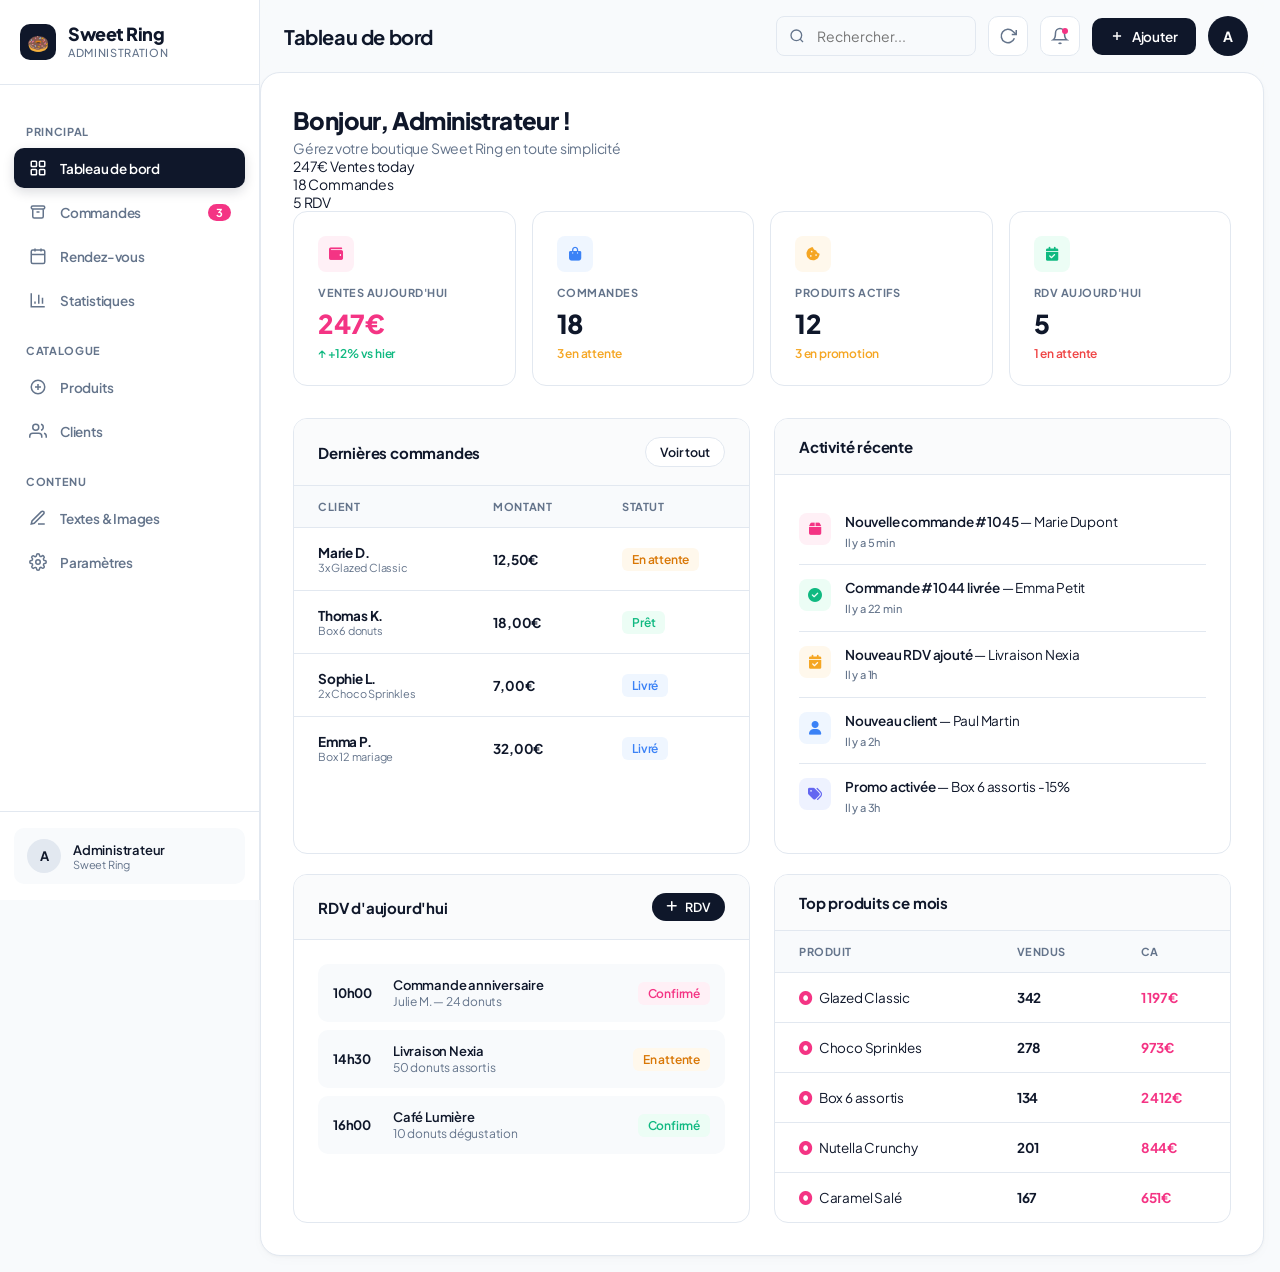
==== index.html @ 92c77930 "Add files via upload" ====
<!DOCTYPE html>
<html lang="fr">
<head>
<meta charset="UTF-8">
<meta name="viewport" content="width=device-width, initial-scale=1.0">
<title>Sweet Ring — Tableau de bord</title>
<!-- Polices Jakarta Sans -->
<link rel="preconnect" href="https://fonts.googleapis.com">
<link rel="preconnect" href="https://fonts.gstatic.com" crossorigin>
<link href="https://fonts.googleapis.com/css2?family=Plus+Jakarta+Sans:wght@400;500;600;700;800&display=swap" rel="stylesheet">
<!-- CDN Officiel Font Awesome 6 pour charger les icônes -->
<link rel="stylesheet" href="https://cdnjs.cloudflare.com/ajax/libs/font-awesome/6.5.1/css/all.min.css">
<link rel="stylesheet" href="style.css">
</head>
<body>

<div id="sidebar-slot"></div>

<main class="main">
  <div id="topbar-slot"></div>

  <div class="content page-enter">

    <!-- En-tête Moderne & Asymétrique Épuré -->
    <div class="dashboard-hero">
      <div class="welcome-block">
        <h1 class="welcome-title">Bonjour, Administrateur ! <i class="fa-regular fa-hand-wave"></i></h1>
        <p class="welcome-sub">Gérez votre boutique Sweet Ring en toute simplicité</p>
      </div>
      
      <!-- Compteurs discrets et minimalistes alignés à droite -->
      <div class="quick-stats-row">
        <div class="q-stat">
          <span class="q-val">247€</span>
          <span class="q-label">Ventes today</span>
        </div>
        <div class="q-stat-divider"></div>
        <div class="q-stat">
          <span class="q-val">18</span>
          <span class="q-label">Commandes</span>
        </div>
        <div class="q-stat-divider"></div>
        <div class="q-stat">
          <span class="q-val">5</span>
          <span class="q-label">RDV</span>
        </div>
      </div>
    </div>

    <!-- Stat Cards Bento -->
    <div class="stats-grid">
      <div class="stat-card">
        <div class="stat-icon" style="background:var(--pink-light); color:var(--pink);">
          <i class="fa-solid fa-wallet"></i>
        </div>
        <div class="stat-label">Ventes aujourd'hui</div>
        <div class="stat-value" style="color:var(--pink)">247€</div>
        <div class="stat-trend">↑ +12% vs hier</div>
      </div>
      <div class="stat-card">
        <div class="stat-icon" style="background:var(--blue-light); color:var(--blue);">
          <i class="fa-solid fa-bag-shopping"></i>
        </div>
        <div class="stat-label">Commandes</div>
        <div class="stat-value">18</div>
        <div class="stat-trend neutral">3 en attente</div>
      </div>
      <div class="stat-card">
        <div class="stat-icon" style="background:var(--amber-light); color:var(--amber);">
          <i class="fa-solid fa-cookie-bite"></i>
        </div>
        <div class="stat-label">Produits actifs</div>
        <div class="stat-value">12</div>
        <div class="stat-trend" style="color:var(--amber)">3 en promotion</div>
      </div>
      <div class="stat-card">
        <div class="stat-icon" style="background:var(--green-light); color:var(--green);">
          <i class="fa-solid fa-calendar-check"></i>
        </div>
        <div class="stat-label">RDV aujourd'hui</div>
        <div class="stat-value">5</div>
        <div class="stat-trend down">1 en attente</div>
      </div>
    </div>

    <div class="two-col" style="margin-bottom:20px">
      <!-- Dernières commandes -->
      <div class="card">
        <div class="card-header">
          <div class="card-title">Dernières commandes</div>
          <a href="commandes.html" class="btn btn-outline btn-sm">Voir tout</a>
        </div>
        <table>
          <thead><tr><th>Client</th><th>Montant</th><th>Statut</th></tr></thead>
          <tbody>
            <tr><td><strong>Marie D.</strong><div style="font-size:11px;color:var(--muted)">3x Glazed Classic</div></td><td style="font-weight:700">12,50€</td><td><span class="badge badge-amber">En attente</span></td></tr>
            <tr><td><strong>Thomas K.</strong><div style="font-size:11px;color:var(--muted)">Box 6 donuts</div></td><td style="font-weight:700">18,00€</td><td><span class="badge badge-green">Prêt</span></td></tr>
            <tr><td><strong>Sophie L.</strong><div style="font-size:11px;color:var(--muted)">2x Choco Sprinkles</div></td><td style="font-weight:700">7,00€</td><td><span class="badge badge-blue">Livré</span></td></tr>
            <tr><td><strong>Emma P.</strong><div style="font-size:11px;color:var(--muted)">Box 12 mariage</div></td><td style="font-weight:700">32,00€</td><td><span class="badge badge-blue">Livré</span></td></tr>
          </tbody>
        </table>
      </div>

      <!-- Activité récente -->
      <div class="card">
        <div class="card-header"><div class="card-title">Activité récente</div></div>
        <div class="card-body">
          <div class="activity-item">
            <div class="activity-dot" style="background:var(--pink-light); color:var(--pink);"><i class="fa-solid fa-box"></i></div>
            <div class="activity-text"><strong>Nouvelle commande #1045</strong> — Marie Dupont<div class="activity-time">Il y a 5 min</div></div>
          </div>
          <div class="activity-item">
            <div class="activity-dot" style="background:var(--green-light); color:var(--green);"><i class="fa-solid fa-circle-check"></i></div>
            <div class="activity-text"><strong>Commande #1044 livrée</strong> — Emma Petit<div class="activity-time">Il y a 22 min</div></div>
          </div>
          <div class="activity-item">
            <div class="activity-dot" style="background:var(--amber-light); color:var(--amber);"><i class="fa-solid fa-calendar-check"></i></div>
            <div class="activity-text"><strong>Nouveau RDV ajouté</strong> — Livraison Nexia<div class="activity-time">Il y a 1h</div></div>
          </div>
          <div class="activity-item">
            <div class="activity-dot" style="background:var(--blue-light); color:var(--blue);"><i class="fa-solid fa-user"></i></div>
            <div class="activity-text"><strong>Nouveau client</strong> — Paul Martin<div class="activity-time">Il y a 2h</div></div>
          </div>
          <div class="activity-item">
            <div class="activity-dot" style="background:var(--purple-light); color:var(--purple);"><i class="fa-solid fa-tags"></i></div>
            <div class="activity-text"><strong>Promo activée</strong> — Box 6 assortis -15%<div class="activity-time">Il y a 3h</div></div>
          </div>
        </div>
      </div>
    </div>

    <div class="two-col">
      <!-- RDV du jour -->
      <div class="card">
        <div class="card-header">
          <div class="card-title">RDV d'aujourd'hui</div>
          <button class="btn btn-primary btn-sm" onclick="openModal('modal-new-rdv')"><i class="fa-solid fa-plus"></i> RDV</button>
        </div>
        <div class="card-body">
          <div class="appt-item"><div class="appt-time">10h00</div><div class="appt-info"><div class="appt-name">Commande anniversaire</div><div class="appt-detail">Julie M. — 24 donuts</div></div><span class="badge badge-pink">Confirmé</span></div>
          <div class="appt-item"><div class="appt-time">14h30</div><div class="appt-info"><div class="appt-name">Livraison Nexia</div><div class="appt-detail">50 donuts assortis</div></div><span class="badge badge-amber">En attente</span></div>
          <div class="appt-item"><div class="appt-time">16h00</div><div class="appt-info"><div class="appt-name">Café Lumière</div><div class="appt-detail">10 donuts dégustation</div></div><span class="badge badge-green">Confirmé</span></div>
        </div>
      </div>

      <!-- Top produits -->
      <div class="card">
        <div class="card-header"><div class="card-title">Top produits ce mois</div></div>
        <table>
          <thead><tr><th>Produit</th><th>Vendus</th><th>CA</th></tr></thead>
          <tbody>
            <tr><td><i class="fa-solid fa-circle-dot" style="color:var(--pink); margin-right:6px;"></i>Glazed Classic</td><td><strong>342</strong></td><td style="color:var(--pink);font-weight:700">1 197€</td></tr>
            <tr><td><i class="fa-solid fa-circle-dot" style="color:var(--pink); margin-right:6px;"></i>Choco Sprinkles</td><td><strong>278</strong></td><td style="color:var(--pink);font-weight:700">973€</td></tr>
            <tr><td><i class="fa-solid fa-circle-dot" style="color:var(--pink); margin-right:6px;"></i>Box 6 assortis</td><td><strong>134</strong></td><td style="color:var(--pink);font-weight:700">2 412€</td></tr>
            <tr><td><i class="fa-solid fa-circle-dot" style="color:var(--pink); margin-right:6px;"></i>Nutella Crunchy</td><td><strong>201</strong></td><td style="color:var(--pink);font-weight:700">844€</td></tr>
            <tr><td><i class="fa-solid fa-circle-dot" style="color:var(--pink); margin-right:6px;"></i>Caramel Salé</td><td><strong>167</strong></td><td style="color:var(--pink);font-weight:700">651€</td></tr>
          </tbody>
        </table>
      </div>
    </div>
  </div>
</main>

<!-- Modal Nouveau RDV -->
<div class="modal-overlay" id="modal-new-rdv">
  <div class="modal">
    <div class="modal-title">
      <span><i class="fa-solid fa-calendar-days"></i> Nouveau rendez-vous</span>
      <button class="close-btn" onclick="closeModal('modal-new-rdv')"><i class="fa-solid fa-xmark"></i></button>
    </div>
    <div class="form-group"><label>Client</label><input type="text" placeholder="Nom ou entreprise"></div>
    <div class="form-row"><div class="form-group"><label>Date</label><input type="date"></div><div class="form-group"><label>Heure</label><input type="time"></div></div>
    <div class="form-group"><label>Nb de donuts</label><input type="number" placeholder="Ex: 24"></div>
    <div class="form-group"><label>Notes</label><textarea rows="2" placeholder="Détails..."></textarea></div>
    <div class="modal-actions"><button class="btn btn-outline" onclick="closeModal('modal-new-rdv')">Annuler</button><button class="btn btn-primary" onclick="closeModal('modal-new-rdv');showToast('📅 RDV ajouté !')">Enregistrer</button></div>
  </div>
</div>

<!-- Modal Quick Add -->
<div class="modal-overlay" id="modal-quick-add">
  <div class="modal">
    <div class="modal-title">
      <span><i class="fa-solid fa-circle-plus"></i> Ajouter</span>
      <button class="close-btn" onclick="closeModal('modal-quick-add')"><i class="fa-solid fa-xmark"></i></button>
    </div>
    <div style="display:grid;grid-template-columns:1fr 1fr;gap:12px">
      <a href="produits.html" class="btn btn-outline" style="padding:24px 16px;flex-direction:column;gap:10px;height:auto;font-size:13px;text-decoration:none;justify-content:center">
        <i class="fa-solid fa-cookie" style="font-size:24px; color:var(--pink)"></i>Nouveau produit
      </a>
      <button class="btn btn-outline" style="padding:24px 16px;flex-direction:column;gap:10px;height:auto;font-size:13px" onclick="closeModal('modal-quick-add');openModal('modal-new-rdv')">
        <i class="fa-solid fa-calendar-day" style="font-size:24px; color:var(--blue)"></i>Rendez-vous
      </button>
      <a href="clients.html" class="btn btn-outline" style="padding:24px 16px;flex-direction:column;gap:10px;height:auto;font-size:13px;text-decoration:none;justify-content:center">
        <i class="fa-solid fa-user-plus" style="font-size:24px; color:var(--green)"></i>Nouveau client
      </a>
      <a href="contenu.html" class="btn btn-outline" style="padding:24px 16px;flex-direction:column;gap:10px;height:auto;font-size:13px;text-decoration:none;justify-content:center">
        <i class="fa-solid fa-sliders" style="font-size:24px; color:var(--purple)"></i>Modifier contenu
      </a>
    </div>
  </div>
</div>

<div class="toast" id="toast"></div>
<script src="shared-layout.js"></script>
<script>renderLayout('Tableau de bord');</script>
</body>
</html>
---- style.css ----
/* ════════════════════════════════════════
   SWEET RING — Feuille de style partagée (Édition Ultra-Moderne Pro)
   ════════════════════════════════════════ */
@import url('https://fonts.googleapis.com/css2?family=Plus+Jakarta+Sans:wght@400;500;600;700;800&display=swap');

:root {
  /* Nuances de fond & surfaces (Style épuré premium Vercel/Linear) */
  --bg: #F8FAFC;         /* Gris très clair, frais et moderne */
  --surface: #FFFFFF;
  --border: #E2E8F0;     /* Bordures ultra-fines et subtiles */
  --text: #0F172A;       /* Ardoise très foncé, plus doux que le noir pur */
  --muted: #64748B;      /* Gris secondaire équilibré */
  
  /* Palette de couleurs d'accentuation vibrante */
  --pink: #F43484;
  --pink-light: #FFF0F6;
  --pink-mid: #FFDEEB;
  --pink-dark: #C91A63;
  --amber: #F5A623;
  --amber-light: #FFF8EC;
  --green: #10B981;
  --green-light: #ECFDF5;
  --red: #EF4444;
  --red-light: #FEE2E2;
  --blue: #3B82F6;
  --blue-light: #EFF6FF;
  --purple: #6366F1;     /* Violet indigo plus moderne */
  --purple-light: #EEF2FF;

  --sidebar-w: 260px;    /* Légèrement élargie pour une meilleure respiration */
  --radius: 14px;        /* Arrondi standard bento optimal */
  --radius-lg: 20px;     /* Grands arrondis des conteneurs principaux */
  --shadow: 0 1px 3px rgba(15, 23, 42, 0.03), 0 4px 12px rgba(15, 23, 42, 0.02);
  --shadow-lg: 0 10px 30px -10px rgba(15, 23, 42, 0.08);
  --transition: all 0.2s cubic-bezier(0.4, 0, 0.2, 1);
}

* { box-sizing: border-box; margin: 0; padding: 0; }
body {
  font-family: 'Plus Jakarta Sans', sans-serif;
  background: var(--bg);
  color: var(--text);
  display: flex;
  min-height: 100vh;
  font-size: 14px;
  -webkit-font-smoothing: antialiased;
  letter-spacing: -0.2px; /* Rendu des titres plus compact et moderne */
}

/* ── SIDEBAR (Design Fluide & Épuré) ── */
.sidebar {
  width: var(--sidebar-w);
  background: var(--surface);
  border-right: 1px solid var(--border);
  display: flex;
  flex-direction: column;
  position: fixed;
  top: 0; left: 0; bottom: 0;
  z-index: 100;
}
.sidebar-logo { padding: 24px 20px; border-bottom: 1px solid var(--border); }
.logo-mark { display: flex; align-items: center; gap: 12px; }
.logo-icon {
  width: 36px; height: 36px;
  background: var(--text);
  border-radius: 10px;
  display: flex; align-items: center; justify-content: center;
  font-size: 18px;
  box-shadow: none;
}
.logo-text { font-weight: 800; font-size: 18px; color: var(--text); line-height: 1; letter-spacing: -0.5px; }
.logo-sub { font-size: 11px; color: var(--muted); margin-top: 3px; font-weight: 500; text-transform: uppercase; letter-spacing: 0.06em; }

.nav { flex: 1; padding: 20px 14px; display: flex; flex-direction: column; gap: 4px; overflow-y: auto; }
.nav-section {
  font-size: 11px; font-weight: 700; text-transform: uppercase;
  letter-spacing: 0.06em; color: var(--muted);
  padding: 12px 12px 6px; margin-top: 8px;
}
.nav-item {
  display: flex; align-items: center; gap: 12px;
  padding: 10px 14px; border-radius: 10px; cursor: pointer;
  color: var(--muted); font-weight: 600; transition: var(--transition);
  user-select: none; border: none; background: transparent;
  width: 100%; text-align: left;
  font-family: inherit; font-size: 13.5px;
  text-decoration: none;
}
.nav-item:hover { background: var(--bg); color: var(--text); }

/* Item actif noir mat premium style "Globy/SaaS" */
.nav-item.active { 
  background: var(--text); 
  color: var(--surface); 
  font-weight: 600; 
  box-shadow: 0 4px 12px rgba(15, 23, 42, 0.15);
}
.nav-item.active .nav-icon-wrap { background: transparent; color: var(--surface); }
.nav-item.active .nav-icon-wrap svg { color: var(--surface); }

.nav-icon-wrap {
  width: 20px; height: 20px;
  display: flex; align-items: center; justify-content: center;
  background: transparent; flex-shrink: 0; transition: var(--transition);
}
.nav-icon-wrap svg { width: 18px; height: 18px; color: currentColor; stroke-width: 2; }
.nav-badge {
  margin-left: auto; background: var(--pink); color: var(--surface);
  font-size: 11px; font-weight: 700; padding: 2px 8px;
  border-radius: 20px; min-width: 20px; text-align: center;
}
.sidebar-footer { padding: 16px 14px; border-top: 1px solid var(--border); }
.admin-card {
  display: flex; align-items: center; gap: 12px;
  padding: 10px 12px; background: var(--bg); border-radius: 10px;
  cursor: pointer; transition: var(--transition); text-decoration: none;
  border: 1px solid transparent;
}
.admin-card:hover { background: var(--surface); border-color: var(--border); box-shadow: var(--shadow); }
.admin-avatar {
  width: 34px; height: 34px;
  background: #E2E8F0;
  border-radius: 50%;
  display: flex; align-items: center; justify-content: center;
  color: var(--text); font-weight: 700; font-size: 13px; flex-shrink: 0;
}
.admin-name { font-size: 13px; font-weight: 600; color: var(--text); }
.admin-role { font-size: 11px; color: var(--muted); }

/* ── MAIN (Structure Suspendue) ── */
.main { margin-left: var(--sidebar-w); flex: 1; display: flex; flex-direction: column; min-width: 0; padding: 0 16px 16px 0; }

/* ── TOPBAR FLOTTEUR FLOU ── */
.topbar {
  background: rgba(248, 250, 252, 0.8);
  backdrop-filter: blur(8px);
  -webkit-backdrop-filter: blur(8px);
  padding: 0 16px 0 24px; height: 72px;
  display: flex; align-items: center; justify-content: space-between;
  position: sticky; top: 0; z-index: 50;
}
.topbar-left { display: flex; align-items: center; gap: 12px; }
.page-title { font-weight: 700; font-size: 20px; letter-spacing: -0.4px; }
.topbar-actions { display: flex; gap: 12px; align-items: center; }
.topbar-icon-btn {
  width: 40px; height: 40px; border-radius: 10px;
  display: flex; align-items: center; justify-content: center;
  background: var(--surface); border: 1px solid var(--border); cursor: pointer;
  transition: var(--transition); position: relative; color: var(--muted);
}
.topbar-icon-btn:hover { background: var(--bg); color: var(--text); border-color: #CBD5E1; }
.topbar-icon-btn svg { width: 18px; height: 18px; color: currentColor; stroke-width: 2; }
.notif-dot {
  position: absolute; top: 11px; right: 11px;
  width: 6px; height: 6px; background: var(--pink);
  border-radius: 50%; border: none;
}
.topbar-avatar {
  width: 40px; height: 40px; border-radius: 50%;
  background: var(--text);
  display: flex; align-items: center; justify-content: center;
  color: var(--surface); font-weight: 700; font-size: 14px; cursor: pointer;
  box-shadow: none; text-decoration: none; transition: var(--transition);
}
.topbar-avatar:hover { opacity: 0.9; }

/* ── BUTTONS ── */
.btn {
  display: inline-flex; align-items: center; justify-content: center; gap: 8px;
  padding: 10px 18px; border-radius: 10px; font-size: 13.5px;
  font-weight: 600; cursor: pointer; border: none;
  font-family: inherit; transition: var(--transition);
  letter-spacing: -0.1px; text-decoration: none;
}
.btn-primary { background: var(--text); color: var(--surface); box-shadow: none; }
.btn-primary:hover { background: #1E293B; transform: translateY(-1px); }
.btn-outline { background: var(--surface); border: 1px solid var(--border); color: var(--text); }
.btn-outline:hover { background: var(--bg); border-color: #CBD5E1; }
.btn-danger { background: var(--red-light); color: var(--red); }
.btn-danger:hover { background: var(--red); color: var(--surface); }
.btn-success { background: var(--green-light); color: var(--green); }
.btn-success:hover { background: var(--green); color: var(--surface); }
.btn-amber { background: var(--amber-light); color: #D97706; }
.btn-amber:hover { background: var(--amber); color: var(--surface); }
.btn-purple { background: var(--purple-light); color: var(--purple); }
.btn-purple:hover { background: var(--purple); color: var(--surface); }
.btn-sm { padding: 6px 14px; font-size: 12.5px; border-radius: 20px; }

/* Conteneur principal style Bento Box */
.content { 
  padding: 32px; 
  background: var(--surface); 
  border-radius: var(--radius-lg); 
  box-shadow: var(--shadow);
  border: 1px solid var(--border);
}

/* ── CARDS ── */
.card {
  background: var(--surface); border: 1px solid var(--border);
  border-radius: var(--radius); overflow: hidden; box-shadow: none;
}
.card-header {
  padding: 18px 24px; border-bottom: 1px solid var(--border);
  display: flex; align-items: center; justify-content: space-between;
  background: #FAFBFC;
}
.card-title { font-weight: 700; font-size: 15px; color: var(--text); }
.card-body { padding: 24px; }

/* ── STAT CARDS (Épurées et dynamiques) ── */
.stats-grid { display: grid; grid-template-columns: repeat(4, 1fr); gap: 16px; margin-bottom: 32px; }
.stat-card {
  background: var(--surface); border: 1px solid var(--border);
  border-radius: var(--radius); padding: 24px; box-shadow: none;
  transition: var(--transition);
}
.stat-card:hover { box-shadow: var(--shadow-lg); transform: translateY(-2px); border-color: var(--text); }
.stat-label { font-size: 11px; color: var(--muted); font-weight: 700; text-transform: uppercase; letter-spacing: 0.05em; margin-bottom: 12px; }
.stat-value { font-weight: 800; font-size: 26px; line-height: 1; margin-bottom: 6px; letter-spacing: -0.5px; color: var(--text); }
.stat-trend { font-size: 12px; color: var(--green); font-weight: 600; display: inline-flex; align-items: center; gap: 4px; }
.stat-trend.down { color: var(--red); }
.stat-trend.neutral { color: var(--amber); }
.stat-icon { width: 36px; height: 36px; border-radius: 8px; display: flex; align-items: center; justify-content: center; margin-bottom: 14px; }
.stat-icon svg { width: 18px; height: 18px; stroke-width: 2; }

/* ── TABLEAU HAUT DE GAMME ── */
table { width: 100%; border-collapse: collapse; }
th {
  text-align: left; font-size: 11px; font-weight: 700;
  text-transform: uppercase; letter-spacing: 0.05em; color: var(--muted);
  padding: 14px 24px; background: #F8FAFC; border-bottom: 1px solid var(--border);
}
td { padding: 16px 24px; border-bottom: 1px solid var(--border); vertical-align: middle; font-size: 13.5px; color: var(--text); }
tr:last-child td { border-bottom: none; }
tr:hover td { background: #F8FAFC; }

/* ── BADGES PILULES FLAT ── */
.badge {
  display: inline-flex; align-items: center; padding: 4px 10px; border-radius: 6px; font-size: 12px; font-weight: 600; gap: 4px;
}
.badge-green { background: var(--green-light); color: var(--green); }
.badge-amber { background: var(--amber-light); color: #D97706; }
.badge-red { background: var(--red-light); color: var(--red); }
.badge-blue { background: var(--blue-light); color: var(--blue); }
.badge-pink { background: var(--pink-light); color: var(--pink); }
.badge-purple { background: var(--purple-light); color: var(--purple); }
.badge-gray { background: #F1F5F9; color: #475569; }

/* ── FORMS INTERACTIFS ── */
.form-group { margin-bottom: 20px; }
label { display: block; font-size: 13px; font-weight: 600; margin-bottom: 8px; color: var(--text); }
input[type="text"], input[type="number"], input[type="date"],
input[type="time"], input[type="email"], input[type="tel"],
input[type="password"], select, textarea {
  width: 100%; padding: 10px 14px;
  border: 1px solid #CBD5E1; border-radius: 8px;
  font-size: 14px; font-family: inherit;
  background: var(--surface); color: var(--text); outline: none;
  transition: var(--transition);
}
input:focus, select:focus, textarea:focus {
  border-color: var(--text); box-shadow: 0 0 0 3px rgba(15, 23, 42, 0.08);
}
.form-row { display: grid; grid-template-columns: 1fr 1fr; gap: 16px; }

/* ── TOGGLE MICRO-ANIMÉ ── */
.toggle { position: relative; display: inline-block; width: 38px; height: 20px; }
.toggle input { opacity: 0; width: 0; height: 0; }
.toggle-slider { position: absolute; inset: 0; background: #E2E8F0; border-radius: 20px; cursor: pointer; transition: 0.2s; }
.toggle-slider:before { content: ''; position: absolute; width: 14px; height: 14px; left: 3px; top: 3px; background: var(--surface); border-radius: 50%; transition: 0.2s; }
.toggle input:checked + .toggle-slider { background: var(--text); }
.toggle input:checked + .toggle-slider:before { transform: translateX(18px); }

/* ── MODAL GLASSMORPHISM OVERLAY ── */
.modal-overlay {
  display: none; position: fixed; inset: 0;
  background: rgba(15, 23, 42, 0.15); z-index: 200;
  align-items: center; justify-content: center; backdrop-filter: blur(8px);
  -webkit-backdrop-filter: blur(8px);
}
.modal-overlay.open { display: flex; }
.modal {
  background: var(--surface); border-radius: var(--radius-lg); padding: 32px;
  width: 480px; max-width: 90vw; max-height: 85vh; overflow-y: auto;
  box-shadow: var(--shadow-lg); border: 1px solid var(--border);
  animation: modalIn 0.25s cubic-bezier(0.4, 0, 0.2, 1);
}
@keyframes modalIn { from { opacity: 0; transform: scale(0.97) translateY(10px); } to { opacity: 1; transform: scale(1) translateY(0); } }
.modal-lg { width: 660px; }
.modal-title {
  font-weight: 700; font-size: 18px; margin-bottom: 24px;
  display: flex; align-items: center; justify-content: space-between;
}
.close-btn {
  width: 28px; height: 28px; border-radius: 6px; background: transparent;
  border: 1px solid var(--border); font-size: 16px; cursor: pointer;
  color: var(--muted); display: flex; align-items: center; justify-content: center;
  transition: var(--transition);
}
.close-btn:hover { background: var(--bg); color: var(--text); }
.modal-actions { display: flex; gap: 12px; justify-content: flex-end; margin-top: 24px; padding-top: 20px; border-top: 1px solid var(--border); }

/* ── TOAST SMOOTH PILL ── */
.toast {
  position: fixed; bottom: 32px; right: 32px;
  background: var(--text); color: var(--surface); padding: 12px 24px;
  border-radius: 30px; font-weight: 600; font-size: 13.5px;
  z-index: 2000; display: none; align-items: center; gap: 10px;
  box-shadow: var(--shadow-lg);
}
.toast.show { display: flex; animation: slideUp 0.3s cubic-bezier(0.4, 0, 0.2, 1); }
@keyframes slideUp { from { transform: translateY(16px); opacity: 0; } to { transform: translateY(0); opacity: 1; } }

/* ── SEARCH ── */
.search-wrap { position: relative; }
.search-wrap input { padding-left: 38px; height: 40px; border-radius: 8px; border-color: var(--border); }
.search-wrap input:focus { border-color: var(--text); }
.search-icon { position: absolute; left: 12px; top: 50%; transform: translateY(-50%); color: var(--muted); display: flex; align-items: center; }
.search-icon svg { width: 16px; height: 16px; stroke-width: 2; }

/* ── LAYOUTS ── */
.two-col { display: grid; grid-template-columns: 1fr 1fr; gap: 24px; }
.three-col { display: grid; grid-template-columns: repeat(3, 1fr); gap: 24px; }

/* ── PRODUCT CARDS ── */
.products-grid { display: grid; grid-template-columns: repeat(3, 1fr); gap: 20px; }
.product-card {
  background: var(--surface); border: 1px solid var(--border);
  border-radius: var(--radius); overflow: hidden; box-shadow: none; transition: var(--transition);
}
.product-card:hover { box-shadow: var(--shadow-lg); transform: translateY(-2px); border-color: var(--text); }
.product-img {
  height: 140px; background: linear-gradient(135deg, #F8FAFC, #F1F5F9);
  display: flex; align-items: center; justify-content: center;
  font-size: 40px; position: relative;
}
.promo-ribbon {
  position: absolute; top: 12px; right: 12px;
  background: var(--pink); color: var(--surface); font-size: 11px;
  font-weight: 700; padding: 3px 8px; border-radius: 6px;
}
.product-info { padding: 20px; }
.product-name { font-weight: 700; font-size: 15px; margin-bottom: 4px; color: var(--text); }
.product-cat { font-size: 12px; color: var(--muted); margin-bottom: 16px; font-weight: 500; }
.price-row { display: flex; align-items: center; gap: 8px; margin-bottom: 16px; }
.price-current { font-weight: 700; font-size: 18px; color: var(--text); }
.price-old { font-size: 13px; color: var(--muted); text-decoration: line-through; }
.product-actions { display: flex; gap: 8px; }
.product-actions .btn { flex: 1; justify-content: center; font-size: 12px; padding: 8px; }

/* ── CALENDAR ── */
.mini-cal-grid { display: grid; grid-template-columns: repeat(7, 1fr); gap: 4px; }
.cal-dh { text-align: center; font-size: 11px; color: var(--muted); padding: 4px 0; font-weight: 600; }
.cal-d {
  aspect-ratio: 1; display: flex; align-items: center; justify-content: center;
  border-radius: 8px; font-size: 12px; cursor: pointer; color: var(--text); font-weight: 500; transition: var(--transition);
}
.cal-d:hover { background: var(--pink-light); color: var(--pink); }
.cal-d.today { background: var(--text); color: var(--surface); font-weight: 700; }
.cal-d.has-dot::after { content: ''; position: absolute; bottom: 4px; width: 4px; height: 4px; border-radius: 50%; background: var(--amber); }
.cal-d.today.has-dot::after { background: var(--surface); }
.cal-d.empty { cursor: default; }

/* ── RDV WEEK GRID ── */
.rdv-layout { display: grid; grid-template-columns: 280px 1fr; gap: 24px; }
.rdv-left { display: flex; flex-direction: column; gap: 24px; }
.rdv-week-grid { display: grid; grid-template-columns: 60px repeat(7, 1fr); }
.rdv-time-label { 
  font-size: 11px; color: var(--muted); text-align: right; padding-right: 12px; height: 80px; 
  border-bottom: 1px solid var(--border); font-weight: 500; border-right: none;
}
.rdv-day-col { border-left: 1px solid var(--border); border-bottom: 1px solid var(--border); height: 80px; position: relative; padding: 4px; }
.rdv-day-header { padding: 12px 6px; text-align: center; border-left: 1px solid var(--border); background: #F8FAFC; border-bottom: 1px solid var(--border); }
.rdv-day-name { font-size: 11px; color: var(--muted); text-transform: uppercase; font-weight: 600; }
.rdv-day-num { font-weight: 700; font-size: 18px; margin-top: 2px; color: var(--text); }
.rdv-day-header.today .rdv-day-num, .rdv-day-header.today .rdv-day-name { color: var(--pink); }
.rdv-event {
  position: absolute; left: 4px; right: 4px; top: 4px;
  border-radius: 6px; padding: 6px 8px; cursor: pointer; font-size: 11px; font-weight: 600; line-height: 1.3; min-height: 54px;
}
.rdv-event:hover { opacity: 0.85; transform: scale(1.01); }
.rdv-event.pink { background: var(--pink-light); color: var(--pink-dark); border-left: 3px solid var(--pink); }
.rdv-event.green { background: var(--green-light); color: #059950; border-left: 3px solid var(--green); }
.rdv-event.amber { background: var(--amber-light); color: #7A4C00; border-left: 3px solid var(--amber); }
.rdv-event.blue { background: var(--blue-light); color: #1D6DDB; border-left: 3px solid var(--blue); }
.rdv-event.purple { background: var(--purple-light); color: var(--purple); border-left: 3px solid var(--purple); }

/* ── ACTIVITY FEED ── */
.activity-item { display: flex; gap: 14px; padding: 14px 0; border-bottom: 1px solid var(--border); align-items: flex-start; }
.activity-item:last-child { border-bottom: none; }
.activity-dot { width: 32px; height: 32px; border-radius: 8px; display: flex; align-items: center; justify-content: center; font-size: 14px; flex-shrink: 0; background: var(--bg); color: var(--text); }
.activity-text { font-size: 13.5px; flex: 1; line-height: 1.4; }
.activity-text strong { font-weight: 600; }
.activity-time { font-size: 11px; color: var(--muted); margin-top: 3px; font-weight: 500; }

/* ── APPT ITEM ── */
.appt-item {
  display: flex; align-items: center; gap: 14px;
  padding: 12px 14px; background: var(--bg); border-radius: 10px;
  border: 1px solid transparent; margin-bottom: 8px;
  transition: var(--transition);
}
.appt-item:hover { background: var(--surface); border-color: var(--border); box-shadow: var(--shadow); }
.appt-time { font-weight: 700; font-size: 13px; min-width: 46px; color: var(--text); letter-spacing: -0.2px; }
.appt-info { flex: 1; }
.appt-name { font-weight: 600; font-size: 13px; }
.appt-detail { font-size: 12px; color: var(--muted); margin-top: 1px; }

/* ── CHART BARRES ── */
.chart-bar-wrap { display: flex; align-items: flex-end; gap: 12px; height: 180px; }
.chart-bar-group { display: flex; flex-direction: column; align-items: center; gap: 6px; flex: 1; }
.chart-bar { width: 100%; border-radius: 4px 4px 0 0; background: var(--text); transition: opacity 0.2s; cursor: pointer; }
.chart-bar:hover { opacity: 0.75; }
.chart-label { font-size: 11px; color: var(--muted); margin-top: 4px; font-weight: 500; }
.chart-val { font-size: 10px; color: var(--muted); font-weight: 600; }

/* ── CLIENT AVATAR ── */
.client-avatar {
  width: 34px; height: 34px; border-radius: 50%;
  display: flex; align-items: center; justify-content: center;
  font-weight: 700; font-size: 13px; flex-shrink: 0;
}
.rating-stars { color: var(--amber); font-size: 12px; letter-spacing: 1px; }

/* ── SETTINGS ── */
.settings-row {
  display: flex; align-items: center; justify-content: space-between;
  padding: 16px 0; border-bottom: 1px solid var(--border);
}
.settings-row:last-child { border-bottom: none; }
.settings-label { font-size: 14px; font-weight: 600; }
.settings-desc { font-size: 12px; color: var(--muted); margin-top: 2px; }

/* ── WELCOME BANNER (Minimaliste Épuré B2B Corporate) ── */
.welcome-banner {
  background: transparent; padding: 0; margin-bottom: 0; border: none;
}
.welcome-banner::before { display: none; }
.welcome-title { font-size: 24px; font-weight: 800; color: var(--text); letter-spacing: -0.6px; }
.welcome-sub { font-size: 14px; color: var(--muted); margin-top: 4px; }
.welcome-right { display: flex; align-items: center; gap: 16px; }
.welcome-stat { text-align: right; }
.welcome-stat-val { font-size: 22px; font-weight: 800; color: var(--text); letter-spacing: -0.5px; line-height: 1; }
.welcome-stat-label { font-size: 11px; color: var(--muted); margin-top: 2px; font-weight: 600; text-transform: uppercase; letter-spacing: 0.06em; }
.welcome-divider { width: 1px; height: 40px; background: var(--border); }
.welcome-flex { display: flex; align-items: center; justify-content: space-between; }

/* ── DONUT CHART ── */
.donut-chart-wrap { display: flex; align-items: center; gap: 32px; }
.donut-legend { display: flex; flex-direction: column; gap: 8px; }
.legend-item { display: flex; align-items: center; gap: 8px; font-size: 13.5px; font-weight: 500; }
.legend-dot { width: 8px; height: 8px; border-radius: 50%; flex-shrink: 0; }

/* ── PAGE ENTER ANIMATION ── */
.page-enter { animation: pageEnter 0.3s cubic-bezier(0.4, 0, 0.2, 1); }
@keyframes pageEnter { from { opacity: 0; transform: translateY(10px); } to { opacity: 1; transform: translateY(0); } }
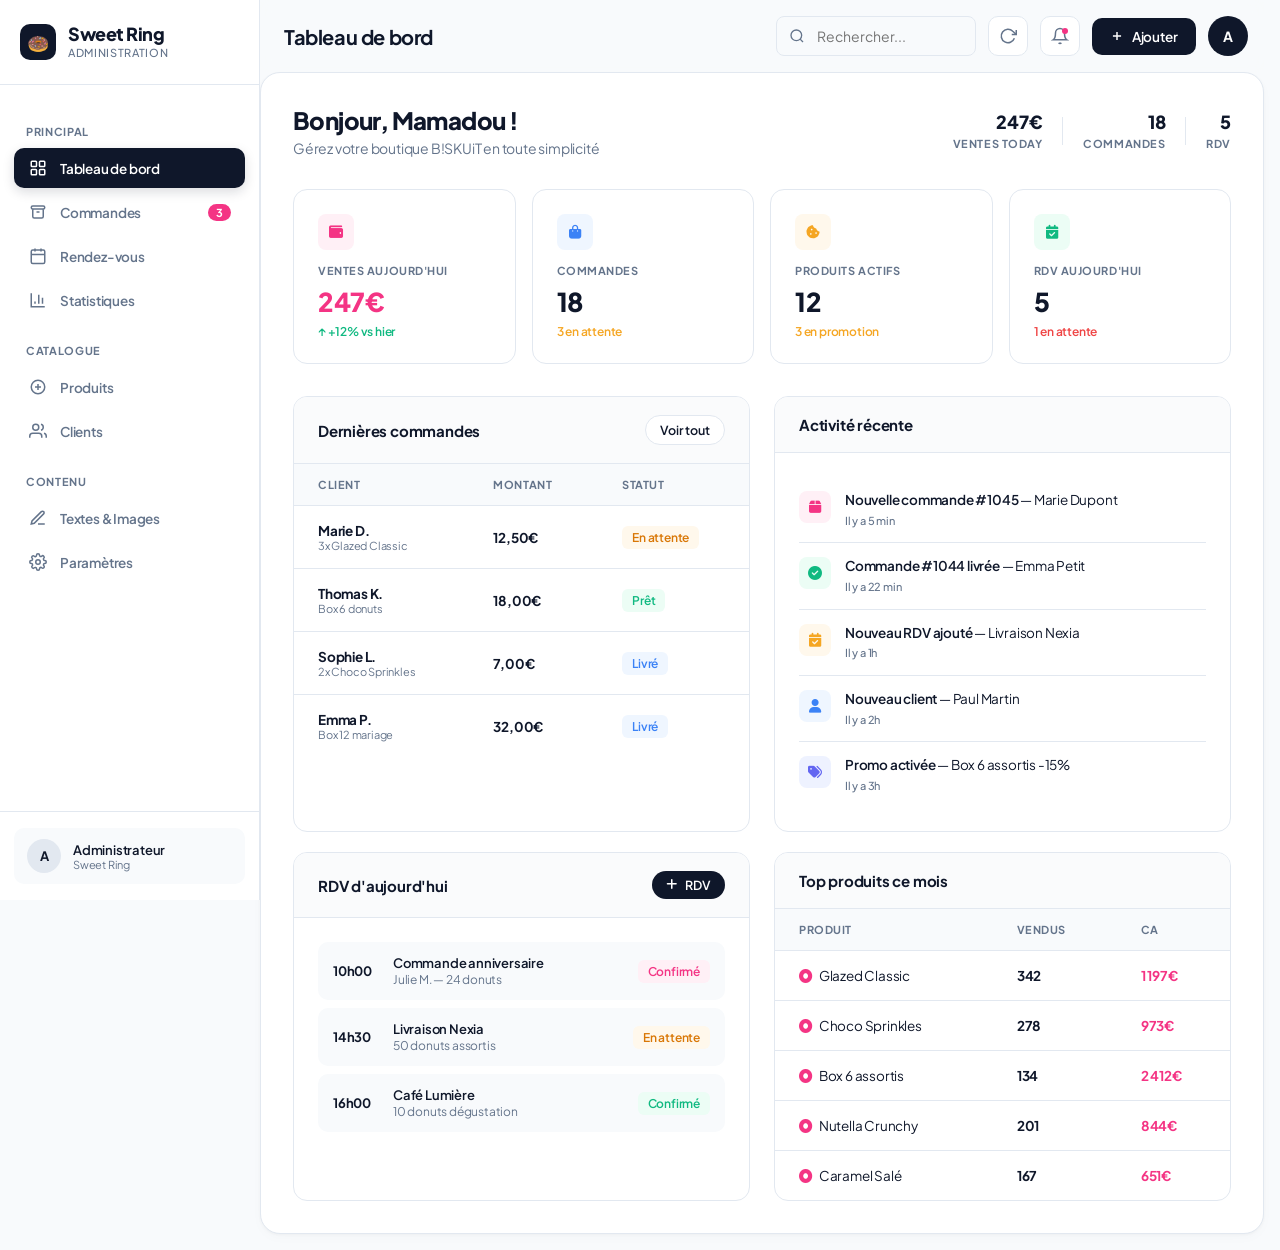
==== commit 42d1cc08: "Add files via upload" ====
--- a/index.html
+++ b/index.html
@@ -3,13 +3,13 @@
 <head>
 <meta charset="UTF-8">
 <meta name="viewport" content="width=device-width, initial-scale=1.0">
-<title>Sweet Ring — Tableau de bord</title>
-<!-- Polices Jakarta Sans -->
+<title>B!SKUiT — Tableau de bord</title>
 <link rel="preconnect" href="https://fonts.googleapis.com">
 <link rel="preconnect" href="https://fonts.gstatic.com" crossorigin>
 <link href="https://fonts.googleapis.com/css2?family=Plus+Jakarta+Sans:wght@400;500;600;700;800&display=swap" rel="stylesheet">
-<!-- CDN Officiel Font Awesome 6 pour charger les icônes -->
+
 <link rel="stylesheet" href="https://cdnjs.cloudflare.com/ajax/libs/font-awesome/6.5.1/css/all.min.css">
+
 <link rel="stylesheet" href="style.css">
 </head>
 <body>
@@ -22,31 +22,37 @@
   <div class="content page-enter">
 
     <!-- En-tête Moderne & Asymétrique Épuré -->
-    <div class="dashboard-hero">
-      <div class="welcome-block">
-        <h1 class="welcome-title">Bonjour, Administrateur ! <i class="fa-regular fa-hand-wave"></i></h1>
-        <p class="welcome-sub">Gérez votre boutique Sweet Ring en toute simplicité</p>
-      </div>
-      
-      <!-- Compteurs discrets et minimalistes alignés à droite -->
-      <div class="quick-stats-row">
-        <div class="q-stat">
-          <span class="q-val">247€</span>
-          <span class="q-label">Ventes today</span>
-        </div>
-        <div class="q-stat-divider"></div>
-        <div class="q-stat">
-          <span class="q-val">18</span>
-          <span class="q-label">Commandes</span>
-        </div>
-        <div class="q-stat-divider"></div>
-        <div class="q-stat">
-          <span class="q-val">5</span>
-          <span class="q-label">RDV</span>
-        </div>
-      </div>
-    </div>
-
+  <div class="dashboard-hero">
+  <div class="welcome-flex" style="display: flex; align-items: center; justify-content: space-between; width: 100%; margin-bottom: 32px;">
+    
+    <div class="welcome-block">
+      <h1 class="welcome-title">Bonjour, Mamadou ! <i class="fa-regular fa-hand-wave"></i></h1>
+      <p class="welcome-sub" style="margin-bottom: 0;">Gérez votre boutique B!SKUiT en toute simplicité</p>
+    </div>
+    
+    <div class="quick-stats-row" style="display: flex; align-items: center; gap: 20px;">
+      <div class="q-stat" style="text-align: right;">
+        <span class="q-val" style="display: block; font-weight: 800; font-size: 18px; color: var(--text); line-height: 1.2;">247€</span>
+        <span class="q-label" style="font-size: 11px; color: var(--muted); text-transform: uppercase; font-weight: 700; letter-spacing: 0.05em;">Ventes today</span>
+      </div>
+      
+      <div class="q-stat-divider" style="width: 1px; height: 28px; background: var(--border);"></div>
+      
+      <div class="q-stat" style="text-align: right;">
+        <span class="q-val" style="display: block; font-weight: 800; font-size: 18px; color: var(--text); line-height: 1.2;">18</span>
+        <span class="q-label" style="font-size: 11px; color: var(--muted); text-transform: uppercase; font-weight: 700; letter-spacing: 0.05em;">Commandes</span>
+      </div>
+      
+      <div class="q-stat-divider" style="width: 1px; height: 28px; background: var(--border);"></div>
+      
+      <div class="q-stat" style="text-align: right;">
+        <span class="q-val" style="display: block; font-weight: 800; font-size: 18px; color: var(--text); line-height: 1.2;">5</span>
+        <span class="q-label" style="font-size: 11px; color: var(--muted); text-transform: uppercase; font-weight: 700; letter-spacing: 0.05em;">RDV</span>
+      </div>
+    </div>
+
+  </div>
+</div>
     <!-- Stat Cards Bento -->
     <div class="stats-grid">
       <div class="stat-card">
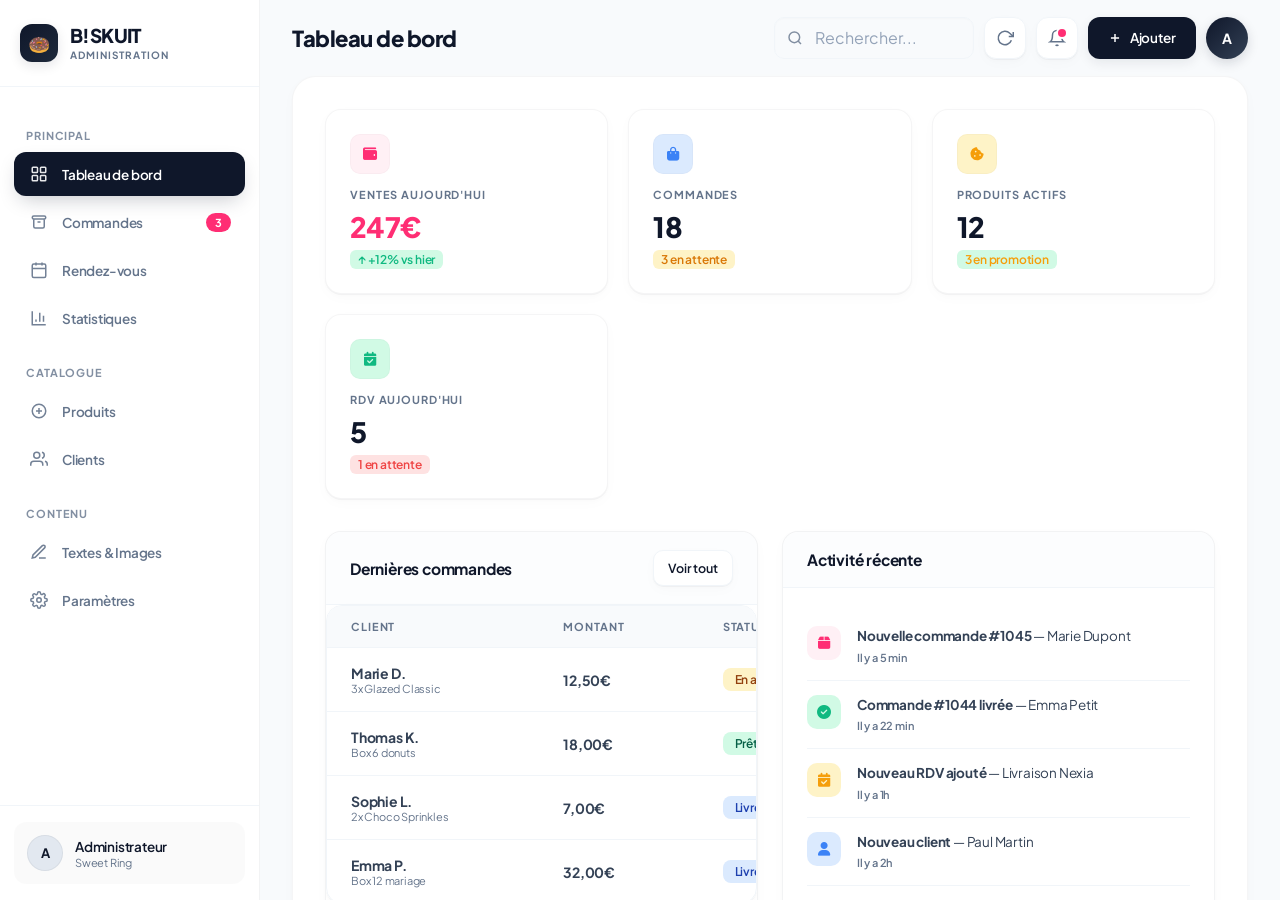
==== commit 59f94d0b: "Add files via upload" ====
--- a/index.html
+++ b/index.html
@@ -7,9 +7,7 @@
 <link rel="preconnect" href="https://fonts.googleapis.com">
 <link rel="preconnect" href="https://fonts.gstatic.com" crossorigin>
 <link href="https://fonts.googleapis.com/css2?family=Plus+Jakarta+Sans:wght@400;500;600;700;800&display=swap" rel="stylesheet">
-
 <link rel="stylesheet" href="https://cdnjs.cloudflare.com/ajax/libs/font-awesome/6.5.1/css/all.min.css">
-
 <link rel="stylesheet" href="style.css">
 </head>
 <body>
@@ -21,39 +19,7 @@
 
   <div class="content page-enter">
 
-    <!-- En-tête Moderne & Asymétrique Épuré -->
-  <div class="dashboard-hero">
-  <div class="welcome-flex" style="display: flex; align-items: center; justify-content: space-between; width: 100%; margin-bottom: 32px;">
-    
-    <div class="welcome-block">
-      <h1 class="welcome-title">Bonjour, Mamadou ! <i class="fa-regular fa-hand-wave"></i></h1>
-      <p class="welcome-sub" style="margin-bottom: 0;">Gérez votre boutique B!SKUiT en toute simplicité</p>
-    </div>
-    
-    <div class="quick-stats-row" style="display: flex; align-items: center; gap: 20px;">
-      <div class="q-stat" style="text-align: right;">
-        <span class="q-val" style="display: block; font-weight: 800; font-size: 18px; color: var(--text); line-height: 1.2;">247€</span>
-        <span class="q-label" style="font-size: 11px; color: var(--muted); text-transform: uppercase; font-weight: 700; letter-spacing: 0.05em;">Ventes today</span>
-      </div>
-      
-      <div class="q-stat-divider" style="width: 1px; height: 28px; background: var(--border);"></div>
-      
-      <div class="q-stat" style="text-align: right;">
-        <span class="q-val" style="display: block; font-weight: 800; font-size: 18px; color: var(--text); line-height: 1.2;">18</span>
-        <span class="q-label" style="font-size: 11px; color: var(--muted); text-transform: uppercase; font-weight: 700; letter-spacing: 0.05em;">Commandes</span>
-      </div>
-      
-      <div class="q-stat-divider" style="width: 1px; height: 28px; background: var(--border);"></div>
-      
-      <div class="q-stat" style="text-align: right;">
-        <span class="q-val" style="display: block; font-weight: 800; font-size: 18px; color: var(--text); line-height: 1.2;">5</span>
-        <span class="q-label" style="font-size: 11px; color: var(--muted); text-transform: uppercase; font-weight: 700; letter-spacing: 0.05em;">RDV</span>
-      </div>
-    </div>
-
-  </div>
-</div>
-    <!-- Stat Cards Bento -->
+  
     <div class="stats-grid">
       <div class="stat-card">
         <div class="stat-icon" style="background:var(--pink-light); color:var(--pink);">
@@ -90,24 +56,24 @@
     </div>
 
     <div class="two-col" style="margin-bottom:20px">
-      <!-- Dernières commandes -->
       <div class="card">
         <div class="card-header">
           <div class="card-title">Dernières commandes</div>
           <a href="commandes.html" class="btn btn-outline btn-sm">Voir tout</a>
         </div>
-        <table>
-          <thead><tr><th>Client</th><th>Montant</th><th>Statut</th></tr></thead>
-          <tbody>
-            <tr><td><strong>Marie D.</strong><div style="font-size:11px;color:var(--muted)">3x Glazed Classic</div></td><td style="font-weight:700">12,50€</td><td><span class="badge badge-amber">En attente</span></td></tr>
-            <tr><td><strong>Thomas K.</strong><div style="font-size:11px;color:var(--muted)">Box 6 donuts</div></td><td style="font-weight:700">18,00€</td><td><span class="badge badge-green">Prêt</span></td></tr>
-            <tr><td><strong>Sophie L.</strong><div style="font-size:11px;color:var(--muted)">2x Choco Sprinkles</div></td><td style="font-weight:700">7,00€</td><td><span class="badge badge-blue">Livré</span></td></tr>
-            <tr><td><strong>Emma P.</strong><div style="font-size:11px;color:var(--muted)">Box 12 mariage</div></td><td style="font-weight:700">32,00€</td><td><span class="badge badge-blue">Livré</span></td></tr>
-          </tbody>
-        </table>
+        <div class="table-wrapper">
+          <table>
+            <thead><tr><th>Client</th><th>Montant</th><th>Statut</th></tr></thead>
+            <tbody>
+              <tr><td><strong>Marie D.</strong><div style="font-size:11px;color:var(--muted)">3x Glazed Classic</div></td><td style="font-weight:700">12,50€</td><td><span class="badge badge-amber">En attente</span></td></tr>
+              <tr><td><strong>Thomas K.</strong><div style="font-size:11px;color:var(--muted)">Box 6 donuts</div></td><td style="font-weight:700">18,00€</td><td><span class="badge badge-green">Prêt</span></td></tr>
+              <tr><td><strong>Sophie L.</strong><div style="font-size:11px;color:var(--muted)">2x Choco Sprinkles</div></td><td style="font-weight:700">7,00€</td><td><span class="badge badge-blue">Livré</span></td></tr>
+              <tr><td><strong>Emma P.</strong><div style="font-size:11px;color:var(--muted)">Box 12 mariage</div></td><td style="font-weight:700">32,00€</td><td><span class="badge badge-blue">Livré</span></td></tr>
+            </tbody>
+          </table>
+        </div>
       </div>
 
-      <!-- Activité récente -->
       <div class="card">
         <div class="card-header"><div class="card-title">Activité récente</div></div>
         <div class="card-body">
@@ -136,7 +102,6 @@
     </div>
 
     <div class="two-col">
-      <!-- RDV du jour -->
       <div class="card">
         <div class="card-header">
           <div class="card-title">RDV d'aujourd'hui</div>
@@ -149,25 +114,25 @@
         </div>
       </div>
 
-      <!-- Top produits -->
       <div class="card">
         <div class="card-header"><div class="card-title">Top produits ce mois</div></div>
-        <table>
-          <thead><tr><th>Produit</th><th>Vendus</th><th>CA</th></tr></thead>
-          <tbody>
-            <tr><td><i class="fa-solid fa-circle-dot" style="color:var(--pink); margin-right:6px;"></i>Glazed Classic</td><td><strong>342</strong></td><td style="color:var(--pink);font-weight:700">1 197€</td></tr>
-            <tr><td><i class="fa-solid fa-circle-dot" style="color:var(--pink); margin-right:6px;"></i>Choco Sprinkles</td><td><strong>278</strong></td><td style="color:var(--pink);font-weight:700">973€</td></tr>
-            <tr><td><i class="fa-solid fa-circle-dot" style="color:var(--pink); margin-right:6px;"></i>Box 6 assortis</td><td><strong>134</strong></td><td style="color:var(--pink);font-weight:700">2 412€</td></tr>
-            <tr><td><i class="fa-solid fa-circle-dot" style="color:var(--pink); margin-right:6px;"></i>Nutella Crunchy</td><td><strong>201</strong></td><td style="color:var(--pink);font-weight:700">844€</td></tr>
-            <tr><td><i class="fa-solid fa-circle-dot" style="color:var(--pink); margin-right:6px;"></i>Caramel Salé</td><td><strong>167</strong></td><td style="color:var(--pink);font-weight:700">651€</td></tr>
-          </tbody>
-        </table>
+        <div class="table-wrapper">
+          <table>
+            <thead><tr><th>Produit</th><th>Vendus</th><th>CA</th></tr></thead>
+            <tbody>
+              <tr><td><i class="fa-solid fa-circle-dot" style="color:var(--pink); margin-right:6px;"></i>Glazed Classic</td><td><strong>342</strong></td><td style="color:var(--pink);font-weight:700">1 197€</td></tr>
+              <tr><td><i class="fa-solid fa-circle-dot" style="color:var(--pink); margin-right:6px;"></i>Choco Sprinkles</td><td><strong>278</strong></td><td style="color:var(--pink);font-weight:700">973€</td></tr>
+              <tr><td><i class="fa-solid fa-circle-dot" style="color:var(--pink); margin-right:6px;"></i>Box 6 assortis</td><td><strong>134</strong></td><td style="color:var(--pink);font-weight:700">2 412€</td></tr>
+              <tr><td><i class="fa-solid fa-circle-dot" style="color:var(--pink); margin-right:6px;"></i>Nutella Crunchy</td><td><strong>201</strong></td><td style="color:var(--pink);font-weight:700">844€</td></tr>
+              <tr><td><i class="fa-solid fa-circle-dot" style="color:var(--pink); margin-right:6px;"></i>Caramel Salé</td><td><strong>167</strong></td><td style="color:var(--pink);font-weight:700">651€</td></tr>
+            </tbody>
+          </table>
+        </div>
       </div>
     </div>
   </div>
 </main>
 
-<!-- Modal Nouveau RDV -->
 <div class="modal-overlay" id="modal-new-rdv">
   <div class="modal">
     <div class="modal-title">
@@ -182,7 +147,6 @@
   </div>
 </div>
 
-<!-- Modal Quick Add -->
 <div class="modal-overlay" id="modal-quick-add">
   <div class="modal">
     <div class="modal-title">
--- a/style.css
+++ b/style.css
@@ -1,457 +1,709 @@
-/* ════════════════════════════════════════
-   SWEET RING — Feuille de style partagée (Édition Ultra-Moderne Pro)
-   ════════════════════════════════════════ */
+/* ══════════════════════════════════════════════════════════════════════════
+   B!SKUIT — Feuille de style partagée (100% Responsive — Version Ultra-Moderne Premium)
+   ══════════════════════════════════════════════════════════════════════════ */
 @import url('https://fonts.googleapis.com/css2?family=Plus+Jakarta+Sans:wght@400;500;600;700;800&display=swap');
 
 :root {
-  /* Nuances de fond & surfaces (Style épuré premium Vercel/Linear) */
-  --bg: #F8FAFC;         /* Gris très clair, frais et moderne */
+  /* -- PALETTE CHROMATIQUE SAAS PREMIUM -- */
+  --bg: #F8FAFC;
   --surface: #FFFFFF;
-  --border: #E2E8F0;     /* Bordures ultra-fines et subtiles */
-  --text: #0F172A;       /* Ardoise très foncé, plus doux que le noir pur */
-  --muted: #64748B;      /* Gris secondaire équilibré */
-  
-  /* Palette de couleurs d'accentuation vibrante */
-  --pink: #F43484;
-  --pink-light: #FFF0F6;
-  --pink-mid: #FFDEEB;
-  --pink-dark: #C91A63;
-  --amber: #F5A623;
-  --amber-light: #FFF8EC;
+  --border: #F1F5F9;
+  --text: #0F172A;
+  --muted: #64748B;
+
+  --pink: #FF2E74;
+  --pink-light: #FFF0F5;
+  --pink-mid: #FFE4EE;
+  --pink-dark: #D11B55;
+  --amber: #F59E0B;
+  --amber-light: #FEF3C7;
   --green: #10B981;
-  --green-light: #ECFDF5;
+  --green-light: #D1FAE5;
   --red: #EF4444;
   --red-light: #FEE2E2;
   --blue: #3B82F6;
-  --blue-light: #EFF6FF;
-  --purple: #6366F1;     /* Violet indigo plus moderne */
+  --blue-light: #DBEAFE;
+  --purple: #6366F1;
   --purple-light: #EEF2FF;
 
-  --sidebar-w: 260px;    /* Légèrement élargie pour une meilleure respiration */
-  --radius: 14px;        /* Arrondi standard bento optimal */
-  --radius-lg: 20px;     /* Grands arrondis des conteneurs principaux */
-  --shadow: 0 1px 3px rgba(15, 23, 42, 0.03), 0 4px 12px rgba(15, 23, 42, 0.02);
-  --shadow-lg: 0 10px 30px -10px rgba(15, 23, 42, 0.08);
-  --transition: all 0.2s cubic-bezier(0.4, 0, 0.2, 1);
-}
-
-* { box-sizing: border-box; margin: 0; padding: 0; }
+  /* -- GEOMÉTRIE & EFFETS PROS -- */
+  --sidebar-w: 260px;
+  --topbar-h: 76px;
+  --radius: 16px;
+  --radius-lg: 24px;
+  
+  /* Ombres multicouches haut de gamme */
+  --shadow: 0 2px 4px rgba(15,23,42,.01), 0 4px 14px rgba(15,23,42,.02), 0 1px 0 rgba(15,23,42,.03);
+  --shadow-lg: 0 20px 40px -15px rgba(15,23,42,.06), 0 0 0 1px rgba(15,23,42,.01);
+  --transition: all 0.25s cubic-bezier(0.16, 1, 0.3, 1);
+}
+
+/* ── RESET NEUTRE ── */
+*, *::before, *::after { box-sizing: border-box; margin: 0; padding: 0; }
+
+/* ── LAYOUT PRINCIPAL ── */
+html, body {
+  width: 100%;
+  height: 100vh;
+  max-height: 100vh;
+  overflow: hidden;
+  background-color: var(--bg);
+}
+
 body {
   font-family: 'Plus Jakarta Sans', sans-serif;
   background: var(--bg);
   color: var(--text);
-  display: flex;
-  min-height: 100vh;
+  display: grid;
+  grid-template-columns: var(--sidebar-w) 1fr;
   font-size: 14px;
   -webkit-font-smoothing: antialiased;
-  letter-spacing: -0.2px; /* Rendu des titres plus compact et moderne */
-}
-
-/* ── SIDEBAR (Design Fluide & Épuré) ── */
+  -moz-osx-font-smoothing: grayscale;
+  letter-spacing: -0.2px;
+}
+
+/* ══════════════════════════════════════
+   SIDEBAR (Design Épuré Floating)
+══════════════════════════════════════ */
 .sidebar {
-  width: var(--sidebar-w);
   background: var(--surface);
-  border-right: 1px solid var(--border);
+  border-right: 1px solid rgba(15, 23, 42, 0.05);
   display: flex;
   flex-direction: column;
-  position: fixed;
-  top: 0; left: 0; bottom: 0;
+  height: 100vh;
+  position: relative;
   z-index: 100;
-}
-.sidebar-logo { padding: 24px 20px; border-bottom: 1px solid var(--border); }
+  transition: var(--transition);
+  overflow: hidden;
+}
+
+.sidebar-logo {
+  padding: 24px 20px;
+  border-bottom: 1px solid var(--border);
+  display: flex;
+  align-items: center;
+  justify-content: space-between;
+  flex-shrink: 0;
+}
 .logo-mark { display: flex; align-items: center; gap: 12px; }
 .logo-icon {
-  width: 36px; height: 36px;
-  background: var(--text);
-  border-radius: 10px;
+  width: 38px; height: 38px;
+  background: linear-gradient(135deg, var(--text) 0%, #1E293B 100%); 
+  border-radius: 12px;
   display: flex; align-items: center; justify-content: center;
-  font-size: 18px;
-  box-shadow: none;
-}
-.logo-text { font-weight: 800; font-size: 18px; color: var(--text); line-height: 1; letter-spacing: -0.5px; }
-.logo-sub { font-size: 11px; color: var(--muted); margin-top: 3px; font-weight: 500; text-transform: uppercase; letter-spacing: 0.06em; }
+  font-size: 18px; flex-shrink: 0;
+  color: var(--surface);
+  box-shadow: 0 4px 12px rgba(15,23,42,0.1);
+}
+.logo-text { font-weight: 800; font-size: 19px; color: var(--text); line-height: 1; letter-spacing: -0.6px; }
+.logo-sub { font-size: 10px; color: var(--muted); margin-top: 4px; font-weight: 700; text-transform: uppercase; letter-spacing: 0.1em; }
 
 .nav { flex: 1; padding: 20px 14px; display: flex; flex-direction: column; gap: 4px; overflow-y: auto; }
 .nav-section {
   font-size: 11px; font-weight: 700; text-transform: uppercase;
-  letter-spacing: 0.06em; color: var(--muted);
-  padding: 12px 12px 6px; margin-top: 8px;
+  letter-spacing: 0.08em; color: var(--muted);
+  padding: 14px 12px 6px; margin-top: 8px;
+  opacity: 0.8;
 }
 .nav-item {
   display: flex; align-items: center; gap: 12px;
-  padding: 10px 14px; border-radius: 10px; cursor: pointer;
+  padding: 11px 14px; border-radius: 12px; cursor: pointer;
   color: var(--muted); font-weight: 600; transition: var(--transition);
   user-select: none; border: none; background: transparent;
   width: 100%; text-align: left;
   font-family: inherit; font-size: 13.5px;
-  text-decoration: none;
-}
-.nav-item:hover { background: var(--bg); color: var(--text); }
-
-/* Item actif noir mat premium style "Globy/SaaS" */
-.nav-item.active { 
-  background: var(--text); 
-  color: var(--surface); 
-  font-weight: 600; 
-  box-shadow: 0 4px 12px rgba(15, 23, 42, 0.15);
-}
+  text-decoration: none; min-height: 44px;
+}
+.nav-item:hover { background: rgba(15, 23, 42, 0.03); color: var(--text); transform: translateX(2px); }
+.nav-item.active {
+  background: var(--text); color: var(--surface);
+  font-weight: 600; box-shadow: 0 8px 20px -6px rgba(15,23,42,.25);
+}
+.nav-item.active:hover { transform: none; background: var(--text); color: var(--surface); }
 .nav-item.active .nav-icon-wrap { background: transparent; color: var(--surface); }
-.nav-item.active .nav-icon-wrap svg { color: var(--surface); }
-
 .nav-icon-wrap {
-  width: 20px; height: 20px;
-  display: flex; align-items: center; justify-content: center;
-  background: transparent; flex-shrink: 0; transition: var(--transition);
+  width: 22px; height: 22px; display: flex; align-items: center;
+  justify-content: center; flex-shrink: 0; opacity: 0.9;
 }
 .nav-icon-wrap svg { width: 18px; height: 18px; color: currentColor; stroke-width: 2; }
 .nav-badge {
   margin-left: auto; background: var(--pink); color: var(--surface);
-  font-size: 11px; font-weight: 700; padding: 2px 8px;
-  border-radius: 20px; min-width: 20px; text-align: center;
-}
-.sidebar-footer { padding: 16px 14px; border-top: 1px solid var(--border); }
+  font-size: 11px; font-weight: 700; padding: 3px 9px;
+  border-radius: 20px; min-width: 22px; text-align: center;
+}
+
+.sidebar-footer { padding: 16px 14px; border-top: 1px solid var(--border); flex-shrink: 0; }
 .admin-card {
   display: flex; align-items: center; gap: 12px;
-  padding: 10px 12px; background: var(--bg); border-radius: 10px;
+  padding: 12px; background: rgba(15, 23, 42, 0.02); border-radius: 12px;
   cursor: pointer; transition: var(--transition); text-decoration: none;
   border: 1px solid transparent;
 }
-.admin-card:hover { background: var(--surface); border-color: var(--border); box-shadow: var(--shadow); }
+.admin-card:hover { background: var(--surface); border-color: var(--border); box-shadow: var(--shadow); transform: translateY(-1px); }
 .admin-avatar {
-  width: 34px; height: 34px;
-  background: #E2E8F0;
-  border-radius: 50%;
+  width: 36px; height: 36px; background: #E2E8F0; border-radius: 50%;
   display: flex; align-items: center; justify-content: center;
   color: var(--text); font-weight: 700; font-size: 13px; flex-shrink: 0;
-}
-.admin-name { font-size: 13px; font-weight: 600; color: var(--text); }
-.admin-role { font-size: 11px; color: var(--muted); }
-
-/* ── MAIN (Structure Suspendue) ── */
-.main { margin-left: var(--sidebar-w); flex: 1; display: flex; flex-direction: column; min-width: 0; padding: 0 16px 16px 0; }
-
-/* ── TOPBAR FLOTTEUR FLOU ── */
+  box-shadow: inset 0 0 0 1px rgba(0,0,0,0.05);
+}
+.admin-name { font-size: 13.5px; font-weight: 600; color: var(--text); white-space: nowrap; overflow: hidden; text-overflow: ellipsis; }
+.admin-role { font-size: 11px; color: var(--muted); margin-top: 1px; }
+
+.sidebar-close-btn { display: none !important; }
+
+.sidebar-overlay {
+  position: fixed; inset: 0;
+  background: rgba(15,23,42,.3);
+  backdrop-filter: blur(8px);
+  -webkit-backdrop-filter: blur(8px);
+  z-index: 998; display: none;
+}
+.sidebar-overlay.visible { display: block; }
+
+/* ══════════════════════════════════════
+   MAIN & TOPBAR (Glassmorphism Sticky)
+══════════════════════════════════════ */
+.main {
+  display: flex; flex-direction: column;
+  min-width: 0;
+  padding: 0 32px 32px;
+  height: 100vh;
+  overflow-y: auto;
+  overflow-x: hidden;
+}
+
 .topbar {
   background: rgba(248, 250, 252, 0.8);
-  backdrop-filter: blur(8px);
-  -webkit-backdrop-filter: blur(8px);
-  padding: 0 16px 0 24px; height: 72px;
+  backdrop-filter: blur(12px) cubic-bezier(0.16, 1, 0.3, 1);
+  -webkit-backdrop-filter: blur(12px);
+  padding: 0 0;
+  height: var(--topbar-h);
+  min-height: var(--topbar-h);
   display: flex; align-items: center; justify-content: space-between;
   position: sticky; top: 0; z-index: 50;
-}
-.topbar-left { display: flex; align-items: center; gap: 12px; }
-.page-title { font-weight: 700; font-size: 20px; letter-spacing: -0.4px; }
-.topbar-actions { display: flex; gap: 12px; align-items: center; }
+  gap: 16px;
+  border-bottom: 1px solid transparent;
+}
+
+.topbar-left { display: flex; align-items: center; gap: 14px; min-width: 0; flex-shrink: 0; }
+.page-title { font-weight: 800; font-size: 22px; letter-spacing: -0.5px; white-space: nowrap; overflow: hidden; text-overflow: ellipsis; color: var(--text); }
+.topbar-actions { display: flex; gap: 10px; align-items: center; flex-shrink: 0; }
+
 .topbar-icon-btn {
-  width: 40px; height: 40px; border-radius: 10px;
+  width: 42px; height: 42px; border-radius: 12px;
   display: flex; align-items: center; justify-content: center;
-  background: var(--surface); border: 1px solid var(--border); cursor: pointer;
-  transition: var(--transition); position: relative; color: var(--muted);
-}
-.topbar-icon-btn:hover { background: var(--bg); color: var(--text); border-color: #CBD5E1; }
-.topbar-icon-btn svg { width: 18px; height: 18px; color: currentColor; stroke-width: 2; }
+  background: var(--surface); border: 1px solid var(--border);
+  cursor: pointer; transition: var(--transition); position: relative;
+  color: var(--muted); flex-shrink: 0;
+  box-shadow: var(--shadow);
+}
+.topbar-icon-btn:hover { background: var(--surface); color: var(--text); border-color: #CBD5E1; transform: translateY(-1px); box-shadow: 0 4px 12px rgba(0,0,0,0.03); }
+.topbar-icon-btn svg { width: 18px; height: 18px; stroke-width: 2; }
 .notif-dot {
   position: absolute; top: 11px; right: 11px;
-  width: 6px; height: 6px; background: var(--pink);
-  border-radius: 50%; border: none;
+  width: 8px; height: 8px; background: var(--pink); border-radius: 50%;
+  box-shadow: 0 0 0 2px var(--surface);
 }
 .topbar-avatar {
-  width: 40px; height: 40px; border-radius: 50%;
-  background: var(--text);
-  display: flex; align-items: center; justify-content: center;
-  color: var(--surface); font-weight: 700; font-size: 14px; cursor: pointer;
-  box-shadow: none; text-decoration: none; transition: var(--transition);
-}
-.topbar-avatar:hover { opacity: 0.9; }
-
-/* ── BUTTONS ── */
+  width: 42px; height: 42px; border-radius: 50%;
+  background: linear-gradient(135deg, var(--text) 0%, #334155 100%);
+  display: flex; align-items: center;
+  justify-content: center; color: var(--surface); font-weight: 700;
+  font-size: 14px; cursor: pointer; text-decoration: none; transition: var(--transition); flex-shrink: 0;
+  box-shadow: 0 4px 12px rgba(15,23,42,0.15);
+}
+.topbar-avatar:hover { transform: scale(1.04); }
+
+.menu-trigger { display: none; }
+
+/* ══════════════════════════════════════
+   BUTTONS (Effets de micro-profondeur)
+══════════════════════════════════════ */
 .btn {
   display: inline-flex; align-items: center; justify-content: center; gap: 8px;
-  padding: 10px 18px; border-radius: 10px; font-size: 13.5px;
+  padding: 10px 20px; border-radius: 12px; font-size: 13.5px;
   font-weight: 600; cursor: pointer; border: none;
   font-family: inherit; transition: var(--transition);
-  letter-spacing: -0.1px; text-decoration: none;
-}
-.btn-primary { background: var(--text); color: var(--surface); box-shadow: none; }
-.btn-primary:hover { background: #1E293B; transform: translateY(-1px); }
-.btn-outline { background: var(--surface); border: 1px solid var(--border); color: var(--text); }
-.btn-outline:hover { background: var(--bg); border-color: #CBD5E1; }
+  letter-spacing: -0.1px; text-decoration: none; white-space: nowrap;
+  min-height: 42px;
+}
+.btn:active { transform: scale(0.98); }
+
+.btn-primary { background: var(--text); color: var(--surface); box-shadow: 0 4px 12px rgba(15,23,42,0.08); }
+.btn-primary:hover { background: #1E293B; transform: translateY(-1px); box-shadow: 0 6px 16px rgba(15,23,42,0.15); }
+
+.btn-outline { background: var(--surface); border: 1px solid var(--border); color: var(--text); box-shadow: var(--shadow); }
+.btn-outline:hover { background: var(--surface); border-color: #CBD5E1; color: var(--text); transform: translateY(-1px); box-shadow: 0 4px 12px rgba(0,0,0,0.03); }
+
 .btn-danger { background: var(--red-light); color: var(--red); }
-.btn-danger:hover { background: var(--red); color: var(--surface); }
+.btn-danger:hover { background: var(--red); color: var(--surface); transform: translateY(-1px); box-shadow: 0 4px 12px rgba(239,68,68,0.2); }
+
 .btn-success { background: var(--green-light); color: var(--green); }
-.btn-success:hover { background: var(--green); color: var(--surface); }
+.btn-success:hover { background: var(--green); color: var(--surface); transform: translateY(-1px); box-shadow: 0 4px 12px rgba(16,185,129,0.2); }
+
 .btn-amber { background: var(--amber-light); color: #D97706; }
-.btn-amber:hover { background: var(--amber); color: var(--surface); }
+.btn-amber:hover { background: var(--amber); color: var(--surface); transform: translateY(-1px); box-shadow: 0 4px 12px rgba(245,158,11,0.2); }
+
 .btn-purple { background: var(--purple-light); color: var(--purple); }
-.btn-purple:hover { background: var(--purple); color: var(--surface); }
-.btn-sm { padding: 6px 14px; font-size: 12.5px; border-radius: 20px; }
-
-/* Conteneur principal style Bento Box */
-.content { 
-  padding: 32px; 
+.btn-purple:hover { background: var(--purple); color: var(--surface); transform: translateY(-1px); box-shadow: 0 4px 12px rgba(99,102,241,0.2); }
+
+.btn-sm { padding: 6px 14px; font-size: 12.5px; border-radius: 10px; min-height: 36px; }
+
+/* ══════════════════════════════════════
+   CONTENT & CARDS (Bordures Subtiles)
+══════════════════════════════════════ */
+.content {
+  padding: 32px;
+  background: var(--surface);
+  border-radius: var(--radius-lg);
+  box-shadow: var(--shadow);
+  border: 1px solid rgba(15, 23, 42, 0.04);
+  min-width: 0;
+}
+
+.card {
   background: var(--surface); 
-  border-radius: var(--radius-lg); 
+  border: 1px solid rgba(15, 23, 42, 0.05);
+  border-radius: var(--radius); 
+  overflow: hidden;
   box-shadow: var(--shadow);
-  border: 1px solid var(--border);
-}
-
-/* ── CARDS ── */
-.card {
-  background: var(--surface); border: 1px solid var(--border);
-  border-radius: var(--radius); overflow: hidden; box-shadow: none;
 }
 .card-header {
   padding: 18px 24px; border-bottom: 1px solid var(--border);
   display: flex; align-items: center; justify-content: space-between;
-  background: #FAFBFC;
-}
-.card-title { font-weight: 700; font-size: 15px; color: var(--text); }
+  background: rgba(248,250,252,0.4); gap: 12px; flex-wrap: wrap;
+}
+.card-title { font-weight: 700; font-size: 15.5px; color: var(--text); display: flex; align-items: center; }
 .card-body { padding: 24px; }
 
-/* ── STAT CARDS (Épurées et dynamiques) ── */
-.stats-grid { display: grid; grid-template-columns: repeat(4, 1fr); gap: 16px; margin-bottom: 32px; }
+/* ══════════════════════════════════════
+   STATS GRID (Premium Glass Hover)
+══════════════════════════════════════ */
+.stats-grid {
+  display: grid;
+  grid-template-columns: repeat(auto-fit, minmax(220px, 1fr));
+  gap: 20px;
+  margin-bottom: 32px;
+}
 .stat-card {
-  background: var(--surface); border: 1px solid var(--border);
-  border-radius: var(--radius); padding: 24px; box-shadow: none;
-  transition: var(--transition);
-}
-.stat-card:hover { box-shadow: var(--shadow-lg); transform: translateY(-2px); border-color: var(--text); }
-.stat-label { font-size: 11px; color: var(--muted); font-weight: 700; text-transform: uppercase; letter-spacing: 0.05em; margin-bottom: 12px; }
-.stat-value { font-weight: 800; font-size: 26px; line-height: 1; margin-bottom: 6px; letter-spacing: -0.5px; color: var(--text); }
-.stat-trend { font-size: 12px; color: var(--green); font-weight: 600; display: inline-flex; align-items: center; gap: 4px; }
-.stat-trend.down { color: var(--red); }
-.stat-trend.neutral { color: var(--amber); }
-.stat-icon { width: 36px; height: 36px; border-radius: 8px; display: flex; align-items: center; justify-content: center; margin-bottom: 14px; }
+  background: var(--surface); border: 1px solid rgba(15, 23, 42, 0.04);
+  border-radius: var(--radius); padding: 24px; transition: var(--transition);
+  box-shadow: var(--shadow);
+}
+.stat-card:hover { transform: translateY(-4px); box-shadow: var(--shadow-lg); border-color: rgba(15, 23, 42, 0.1); }
+.stat-label { font-size: 11px; color: var(--muted); font-weight: 700; text-transform: uppercase; letter-spacing: 0.08em; margin-bottom: 12px; }
+.stat-value { font-weight: 800; font-size: 28px; line-height: 1; margin-bottom: 8px; letter-spacing: -0.6px; color: var(--text); }
+.stat-trend { font-size: 12px; color: var(--green); font-weight: 600; display: inline-flex; align-items: center; gap: 4px; padding: 2px 8px; background: var(--green-light); border-radius: 6px; }
+.stat-trend.down { color: var(--red); background: var(--red-light); }
+.stat-trend.neutral { color: #D97706; background: var(--amber-light); }
+.stat-icon { width: 40px; height: 40px; border-radius: 10px; display: flex; align-items: center; justify-content: center; margin-bottom: 14px; box-shadow: inset 0 0 0 1px rgba(0,0,0,0.02); }
 .stat-icon svg { width: 18px; height: 18px; stroke-width: 2; }
 
-/* ── TABLEAU HAUT DE GAMME ── */
-table { width: 100%; border-collapse: collapse; }
+/* ══════════════════════════════════════
+   TABLEAUX (Modern Clean look)
+══════════════════════════════════════ */
+.table-wrapper {
+  width: 100%; overflow-x: auto;
+  -webkit-overflow-scrolling: touch;
+  border-radius: var(--radius);
+  border: 1px solid var(--border);
+  box-shadow: var(--shadow);
+}
+table { width: 100%; border-collapse: collapse; min-width: 560px; }
 th {
   text-align: left; font-size: 11px; font-weight: 700;
-  text-transform: uppercase; letter-spacing: 0.05em; color: var(--muted);
+  text-transform: uppercase; letter-spacing: 0.08em; color: var(--muted);
   padding: 14px 24px; background: #F8FAFC; border-bottom: 1px solid var(--border);
-}
-td { padding: 16px 24px; border-bottom: 1px solid var(--border); vertical-align: middle; font-size: 13.5px; color: var(--text); }
+  white-space: nowrap;
+}
+td { padding: 16px 24px; border-bottom: 1px solid var(--border); vertical-align: middle; font-size: 14px; color: #334155; }
 tr:last-child td { border-bottom: none; }
-tr:hover td { background: #F8FAFC; }
-
-/* ── BADGES PILULES FLAT ── */
+tr:hover td { background: rgba(248,250,252,0.7); }
+
+/* ══════════════════════════════════════
+   BADGES (Pill Design)
+══════════════════════════════════════ */
 .badge {
-  display: inline-flex; align-items: center; padding: 4px 10px; border-radius: 6px; font-size: 12px; font-weight: 600; gap: 4px;
-}
-.badge-green { background: var(--green-light); color: var(--green); }
-.badge-amber { background: var(--amber-light); color: #D97706; }
-.badge-red { background: var(--red-light); color: var(--red); }
-.badge-blue { background: var(--blue-light); color: var(--blue); }
-.badge-pink { background: var(--pink-light); color: var(--pink); }
-.badge-purple { background: var(--purple-light); color: var(--purple); }
-.badge-gray { background: #F1F5F9; color: #475569; }
-
-/* ── FORMS INTERACTIFS ── */
+  display: inline-flex; align-items: center;
+  padding: 4px 12px; border-radius: 8px;
+  font-size: 12px; font-weight: 600; gap: 6px; white-space: nowrap;
+}
+.badge-green  { background: var(--green-light);  color: #065F46; }
+.badge-amber  { background: var(--amber-light);  color: #92400E; }
+.badge-red    { background: var(--red-light);    color: #991B1B; }
+.badge-blue   { background: var(--blue-light);   color: #1E40AF; }
+.badge-pink   { background: var(--pink-light);   color: var(--pink-dark); }
+.badge-purple { background: var(--purple-light); color: #3730A3; }
+.badge-gray   { background: #F1F5F9; color: #334155; }
+
+/* ══════════════════════════════════════
+   FORMS (Focus soft glow)
+══════════════════════════════════════ */
 .form-group { margin-bottom: 20px; }
 label { display: block; font-size: 13px; font-weight: 600; margin-bottom: 8px; color: var(--text); }
 input[type="text"], input[type="number"], input[type="date"],
 input[type="time"], input[type="email"], input[type="tel"],
 input[type="password"], select, textarea {
-  width: 100%; padding: 10px 14px;
-  border: 1px solid #CBD5E1; border-radius: 8px;
+  width: 100%; padding: 11px 16px;
+  border: 1px solid #E2E8F0; border-radius: 10px;
   font-size: 14px; font-family: inherit;
   background: var(--surface); color: var(--text); outline: none;
   transition: var(--transition);
-}
+  box-shadow: inset 0 1px 2px rgba(15,23,42,0.02);
+  font-size: max(16px, 14px);
+}
+input[type="text"]::placeholder, input[type="password"]::placeholder { color: #94A3B8; }
 input:focus, select:focus, textarea:focus {
-  border-color: var(--text); box-shadow: 0 0 0 3px rgba(15, 23, 42, 0.08);
-}
-.form-row { display: grid; grid-template-columns: 1fr 1fr; gap: 16px; }
-
-/* ── TOGGLE MICRO-ANIMÉ ── */
-.toggle { position: relative; display: inline-block; width: 38px; height: 20px; }
+  border-color: var(--text); box-shadow: 0 0 0 4px rgba(15,23,42,.06), inset 0 1px 2px rgba(15,23,42,0.02);
+}
+.form-row { display: grid; grid-template-columns: repeat(auto-fit, minmax(160px, 1fr)); gap: 16px; }
+
+/* ══════════════════════════════════════
+   TOGGLE SWITCH (iOS Look)
+══════════════════════════════════════ */
+.toggle { position: relative; display: inline-block; width: 42px; height: 24px; flex-shrink: 0; }
 .toggle input { opacity: 0; width: 0; height: 0; }
-.toggle-slider { position: absolute; inset: 0; background: #E2E8F0; border-radius: 20px; cursor: pointer; transition: 0.2s; }
-.toggle-slider:before { content: ''; position: absolute; width: 14px; height: 14px; left: 3px; top: 3px; background: var(--surface); border-radius: 50%; transition: 0.2s; }
+.toggle-slider { position: absolute; inset: 0; background: #E2E8F0; border-radius: 24px; cursor: pointer; transition: var(--transition); }
+.toggle-slider:before { content: ''; position: absolute; width: 18px; height: 18px; left: 3px; top: 3px; background: var(--surface); border-radius: 50%; transition: var(--transition); box-shadow: 0 2px 4px rgba(0,0,0,0.1); }
 .toggle input:checked + .toggle-slider { background: var(--text); }
 .toggle input:checked + .toggle-slider:before { transform: translateX(18px); }
 
-/* ── MODAL GLASSMORPHISM OVERLAY ── */
+/* ══════════════════════════════════════
+   MODAL (Flou d'Arrière-Plan Avancé)
+══════════════════════════════════════ */
 .modal-overlay {
   display: none; position: fixed; inset: 0;
-  background: rgba(15, 23, 42, 0.15); z-index: 200;
-  align-items: center; justify-content: center; backdrop-filter: blur(8px);
-  -webkit-backdrop-filter: blur(8px);
+  background: rgba(15, 23, 42, 0.4); z-index: 200;
+  align-items: center; justify-content: center;
+  backdrop-filter: blur(12px); -webkit-backdrop-filter: blur(12px);
+  padding: 20px;
+  overflow-y: auto;
 }
 .modal-overlay.open { display: flex; }
 .modal {
   background: var(--surface); border-radius: var(--radius-lg); padding: 32px;
-  width: 480px; max-width: 90vw; max-height: 85vh; overflow-y: auto;
-  box-shadow: var(--shadow-lg); border: 1px solid var(--border);
-  animation: modalIn 0.25s cubic-bezier(0.4, 0, 0.2, 1);
-}
-@keyframes modalIn { from { opacity: 0; transform: scale(0.97) translateY(10px); } to { opacity: 1; transform: scale(1) translateY(0); } }
-.modal-lg { width: 660px; }
+  width: 490px; max-width: 100%;
+  max-height: calc(100vh - 40px);
+  overflow-y: auto;
+  box-shadow: 0 30px 60px -15px rgba(15,23,42,0.15), 0 0 0 1px rgba(15,23,42,0.04);
+  border: none;
+  animation: modalIn 0.35s cubic-bezier(0.16, 1, 0.3, 1);
+  margin: auto;
+}
+@keyframes modalIn {
+  from { opacity: 0; transform: scale(0.95) translateY(15px); }
+  to   { opacity: 1; transform: scale(1) translateY(0); }
+}
+.modal-lg { width: 680px; }
 .modal-title {
-  font-weight: 700; font-size: 18px; margin-bottom: 24px;
-  display: flex; align-items: center; justify-content: space-between;
+  font-weight: 800; font-size: 18px; margin-bottom: 24px;
+  display: flex; align-items: center; justify-content: space-between; gap: 12px; letter-spacing: -0.4px;
 }
 .close-btn {
-  width: 28px; height: 28px; border-radius: 6px; background: transparent;
-  border: 1px solid var(--border); font-size: 16px; cursor: pointer;
+  width: 32px; height: 32px; border-radius: 8px; background: transparent;
+  border: 1px solid var(--border); font-size: 14px; cursor: pointer;
   color: var(--muted); display: flex; align-items: center; justify-content: center;
-  transition: var(--transition);
-}
-.close-btn:hover { background: var(--bg); color: var(--text); }
-.modal-actions { display: flex; gap: 12px; justify-content: flex-end; margin-top: 24px; padding-top: 20px; border-top: 1px solid var(--border); }
-
-/* ── TOAST SMOOTH PILL ── */
+  transition: var(--transition); flex-shrink: 0;
+}
+.close-btn:hover { background: var(--bg); color: var(--text); border-color: #CBD5E1; }
+.modal-actions {
+  display: flex; gap: 12px; justify-content: flex-end;
+  margin-top: 24px; padding-top: 20px; border-top: 1px solid var(--border);
+  flex-wrap: wrap;
+}
+
+/* ══════════════════════════════════════
+   TOAST (Style Pill Volant Dynamic)
+══════════════════════════════════════ */
 .toast {
-  position: fixed; bottom: 32px; right: 32px;
-  background: var(--text); color: var(--surface); padding: 12px 24px;
-  border-radius: 30px; font-weight: 600; font-size: 13.5px;
-  z-index: 2000; display: none; align-items: center; gap: 10px;
-  box-shadow: var(--shadow-lg);
-}
-.toast.show { display: flex; animation: slideUp 0.3s cubic-bezier(0.4, 0, 0.2, 1); }
-@keyframes slideUp { from { transform: translateY(16px); opacity: 0; } to { transform: translateY(0); opacity: 1; } }
-
-/* ── SEARCH ── */
+  position: fixed;
+  bottom: max(32px, env(safe-area-inset-bottom, 32px));
+  left: 50%;
+  transform: translateX(-50%);
+  background: #0F172A; color: var(--surface);
+  padding: 14px 28px; border-radius: 40px;
+  font-weight: 600; font-size: 13.5px;
+  z-index: 2000; display: none; align-items: center; gap: 12px;
+  box-shadow: 0 20px 40px rgba(15,23,42,0.25);
+  max-width: calc(100vw - 32px);
+  white-space: nowrap;
+  pointer-events: none;
+  border: 1px solid rgba(255,255,255,0.08);
+}
+.toast.show { display: flex; animation: slideUp 0.4s cubic-bezier(0.16, 1, 0.3, 1); }
+@keyframes slideUp {
+  from { opacity: 0; transform: translateX(-50%) translateY(20px); }
+  to   { opacity: 1; transform: translateX(-50%) translateY(0); }
+}
+
+/* ══════════════════════════════════════
+   SEARCH BAR
+══════════════════════════════════════ */
 .search-wrap { position: relative; }
-.search-wrap input { padding-left: 38px; height: 40px; border-radius: 8px; border-color: var(--border); }
-.search-wrap input:focus { border-color: var(--text); }
-.search-icon { position: absolute; left: 12px; top: 50%; transform: translateY(-50%); color: var(--muted); display: flex; align-items: center; }
-.search-icon svg { width: 16px; height: 16px; stroke-width: 2; }
-
-/* ── LAYOUTS ── */
-.two-col { display: grid; grid-template-columns: 1fr 1fr; gap: 24px; }
-.three-col { display: grid; grid-template-columns: repeat(3, 1fr); gap: 24px; }
-
-/* ── PRODUCT CARDS ── */
-.products-grid { display: grid; grid-template-columns: repeat(3, 1fr); gap: 20px; }
+.search-wrap input { padding-left: 40px; height: 42px; border-radius: 10px; width: 100%; border-color: var(--border); background: rgba(15,23,42,0.01); }
+.search-wrap input:focus { background: var(--surface); }
+.search-icon { position: absolute; left: 14px; top: 50%; transform: translateY(-50%); color: var(--muted); display: flex; align-items: center; pointer-events: none; opacity: 0.8; }
+.search-icon svg { width: 16px; height: 16px; stroke-width: 2.2; }
+
+/* ══════════════════════════════════════
+   LAYOUTS GRIDS
+══════════════════════════════════════ */
+.two-col, .three-col, .products-grid {
+  display: grid;
+  grid-template-columns: repeat(auto-fit, minmax(280px, 1fr));
+  gap: 24px;
+}
+
+/* ══════════════════════════════════════
+   PRODUCT CARDS (Esthétique E-Commerce)
+══════════════════════════════════════ */
 .product-card {
-  background: var(--surface); border: 1px solid var(--border);
-  border-radius: var(--radius); overflow: hidden; box-shadow: none; transition: var(--transition);
-}
-.product-card:hover { box-shadow: var(--shadow-lg); transform: translateY(-2px); border-color: var(--text); }
+  background: var(--surface); border: 1px solid rgba(15, 23, 42, 0.05);
+  border-radius: var(--radius); overflow: hidden; transition: var(--transition);
+  display: flex; flex-direction: column; box-shadow: var(--shadow);
+}
+.product-card:hover { transform: translateY(-4px); box-shadow: var(--shadow-lg); border-color: rgba(15, 23, 42, 0.1); }
 .product-img {
-  height: 140px; background: linear-gradient(135deg, #F8FAFC, #F1F5F9);
-  display: flex; align-items: center; justify-content: center;
-  font-size: 40px; position: relative;
-}
-.promo-ribbon {
-  position: absolute; top: 12px; right: 12px;
-  background: var(--pink); color: var(--surface); font-size: 11px;
-  font-weight: 700; padding: 3px 8px; border-radius: 6px;
-}
-.product-info { padding: 20px; }
-.product-name { font-weight: 700; font-size: 15px; margin-bottom: 4px; color: var(--text); }
-.product-cat { font-size: 12px; color: var(--muted); margin-bottom: 16px; font-weight: 500; }
-.price-row { display: flex; align-items: center; gap: 8px; margin-bottom: 16px; }
-.price-current { font-weight: 700; font-size: 18px; color: var(--text); }
+  height: 150px; background: linear-gradient(135deg, #F8FAFC 0%, #E2E8F0 100%);
+  display: flex; align-items: center; justify-content: center; font-size: 44px; position: relative;
+}
+.promo-ribbon { position: absolute; top: 12px; right: 12px; background: var(--pink); color: var(--surface); font-size: 11px; font-weight: 700; padding: 3px 9px; border-radius: 8px; box-shadow: 0 4px 10px rgba(244,52,132,0.25); }
+.product-info { padding: 20px; display: flex; flex-direction: column; flex-grow: 1; }
+.product-name { font-weight: 700; font-size: 15.5px; margin-bottom: 4px; color: var(--text); }
+.product-cat { font-size: 12px; color: var(--muted); margin-bottom: 16px; font-weight: 600; text-transform: uppercase; letter-spacing: 0.04em; }
+.price-row { display: flex; align-items: center; gap: 8px; margin-bottom: 16px; margin-top: auto; }
+.price-current { font-weight: 800; font-size: 19px; color: var(--text); }
 .price-old { font-size: 13px; color: var(--muted); text-decoration: line-through; }
 .product-actions { display: flex; gap: 8px; }
-.product-actions .btn { flex: 1; justify-content: center; font-size: 12px; padding: 8px; }
-
-/* ── CALENDAR ── */
-.mini-cal-grid { display: grid; grid-template-columns: repeat(7, 1fr); gap: 4px; }
-.cal-dh { text-align: center; font-size: 11px; color: var(--muted); padding: 4px 0; font-weight: 600; }
+.product-actions .btn { flex: 1; justify-content: center; font-size: 12.5px; padding: 8px; min-height: 38px; border-radius: 10px; }
+
+/* ══════════════════════════════════════
+   MINI CALENDRIER
+══════════════════════════════════════ */
+.mini-cal-grid { display: grid; grid-template-columns: repeat(7, 1fr); gap: 6px; }
+.cal-dh { text-align: center; font-size: 11px; color: var(--muted); padding: 6px 0; font-weight: 700; text-transform: uppercase; opacity: 0.8; }
 .cal-d {
   aspect-ratio: 1; display: flex; align-items: center; justify-content: center;
-  border-radius: 8px; font-size: 12px; cursor: pointer; color: var(--text); font-weight: 500; transition: var(--transition);
+  border-radius: 10px; font-size: 12.5px; cursor: pointer; font-weight: 600; transition: var(--transition);
+  color: #334155;
 }
 .cal-d:hover { background: var(--pink-light); color: var(--pink); }
-.cal-d.today { background: var(--text); color: var(--surface); font-weight: 700; }
-.cal-d.has-dot::after { content: ''; position: absolute; bottom: 4px; width: 4px; height: 4px; border-radius: 50%; background: var(--amber); }
-.cal-d.today.has-dot::after { background: var(--surface); }
-.cal-d.empty { cursor: default; }
-
-/* ── RDV WEEK GRID ── */
-.rdv-layout { display: grid; grid-template-columns: 280px 1fr; gap: 24px; }
+.cal-d.today { background: var(--text); color: var(--surface); font-weight: 700; box-shadow: 0 4px 12px rgba(15,23,42,0.2); }
+
+/* ══════════════════════════════════════
+   RDV / AGENDA (Interface Planifiée)
+══════════════════════════════════════ */
+.rdv-layout { display: grid; grid-template-columns: repeat(auto-fit, minmax(260px, 1fr)); gap: 24px; }
+@media (min-width: 1100px) { .rdv-layout { grid-template-columns: 290px 1fr; } }
 .rdv-left { display: flex; flex-direction: column; gap: 24px; }
-.rdv-week-grid { display: grid; grid-template-columns: 60px repeat(7, 1fr); }
-.rdv-time-label { 
-  font-size: 11px; color: var(--muted); text-align: right; padding-right: 12px; height: 80px; 
-  border-bottom: 1px solid var(--border); font-weight: 500; border-right: none;
-}
-.rdv-day-col { border-left: 1px solid var(--border); border-bottom: 1px solid var(--border); height: 80px; position: relative; padding: 4px; }
-.rdv-day-header { padding: 12px 6px; text-align: center; border-left: 1px solid var(--border); background: #F8FAFC; border-bottom: 1px solid var(--border); }
-.rdv-day-name { font-size: 11px; color: var(--muted); text-transform: uppercase; font-weight: 600; }
-.rdv-day-num { font-weight: 700; font-size: 18px; margin-top: 2px; color: var(--text); }
+.rdv-grid-wrapper {
+  width: 100%; overflow-x: auto; -webkit-overflow-scrolling: touch;
+  border: 1px solid var(--border); border-radius: var(--radius);
+  box-shadow: var(--shadow);
+}
+.rdv-week-grid { display: grid; grid-template-columns: 60px repeat(7, minmax(130px, 1fr)); min-width: 720px; background: var(--surface); }
+.rdv-time-label {
+  font-size: 11px; color: var(--muted); text-align: right; padding-right: 12px;
+  height: 84px; border-bottom: 1px solid var(--border); font-weight: 600;
+  display: flex; align-items: flex-start; padding-top: 8px; justify-content: flex-end;
+}
+.rdv-day-col { border-left: 1px solid var(--border); border-bottom: 1px solid var(--border); height: 84px; position: relative; padding: 6px; background: rgba(255,255,255,0.5); }
+.rdv-day-header { padding: 14px 8px; text-align: center; border-left: 1px solid var(--border); background: #F8FAFC; border-bottom: 1px solid var(--border); }
+.rdv-day-name { font-size: 11px; color: var(--muted); text-transform: uppercase; font-weight: 700; letter-spacing: 0.04em; }
+.rdv-day-num { font-weight: 800; font-size: 18px; margin-top: 4px; color: var(--text); letter-spacing: -0.4px; }
+.rdv-day-header.today { background: linear-gradient(to bottom, var(--pink-light), #F8FAFC); }
 .rdv-day-header.today .rdv-day-num, .rdv-day-header.today .rdv-day-name { color: var(--pink); }
+
 .rdv-event {
-  position: absolute; left: 4px; right: 4px; top: 4px;
-  border-radius: 6px; padding: 6px 8px; cursor: pointer; font-size: 11px; font-weight: 600; line-height: 1.3; min-height: 54px;
-}
-.rdv-event:hover { opacity: 0.85; transform: scale(1.01); }
-.rdv-event.pink { background: var(--pink-light); color: var(--pink-dark); border-left: 3px solid var(--pink); }
-.rdv-event.green { background: var(--green-light); color: #059950; border-left: 3px solid var(--green); }
-.rdv-event.amber { background: var(--amber-light); color: #7A4C00; border-left: 3px solid var(--amber); }
-.rdv-event.blue { background: var(--blue-light); color: #1D6DDB; border-left: 3px solid var(--blue); }
-.rdv-event.purple { background: var(--purple-light); color: var(--purple); border-left: 3px solid var(--purple); }
-
-/* ── ACTIVITY FEED ── */
-.activity-item { display: flex; gap: 14px; padding: 14px 0; border-bottom: 1px solid var(--border); align-items: flex-start; }
+  position: absolute; left: 6px; right: 6px; top: 6px;
+  border-radius: 8px; padding: 6px 10px; cursor: pointer;
+  font-size: 11.5px; font-weight: 600; line-height: 1.4; min-height: 54px;
+  box-shadow: 0 2px 6px rgba(0,0,0,0.02);
+  transition: var(--transition);
+}
+.rdv-event:hover { transform: translateY(-1px); box-shadow: 0 4px 12px rgba(0,0,0,0.05); filter: brightness(0.98); }
+.rdv-event.pink   { background: var(--pink-light);   color: var(--pink-dark);  border-left: 4px solid var(--pink); }
+.rdv-event.green  { background: var(--green-light);  color: #047857;           border-left: 4px solid var(--green); }
+.rdv-event.amber  { background: var(--amber-light);  color: #B45309;           border-left: 4px solid var(--amber); }
+.rdv-event.blue   { background: var(--blue-light);   color: #1D4ED8;           border-left: 4px solid var(--blue); }
+.rdv-event.purple { background: var(--purple-light); color: #4338CA;           border-left: 4px solid var(--purple); }
+
+/* ══════════════════════════════════════
+   ACTIVITY & APPOINTMENTS
+══════════════════════════════════════ */
+.activity-item { display: flex; gap: 16px; padding: 14px 0; border-bottom: 1px solid var(--border); align-items: flex-start; }
 .activity-item:last-child { border-bottom: none; }
-.activity-dot { width: 32px; height: 32px; border-radius: 8px; display: flex; align-items: center; justify-content: center; font-size: 14px; flex-shrink: 0; background: var(--bg); color: var(--text); }
-.activity-text { font-size: 13.5px; flex: 1; line-height: 1.4; }
-.activity-text strong { font-weight: 600; }
-.activity-time { font-size: 11px; color: var(--muted); margin-top: 3px; font-weight: 500; }
-
-/* ── APPT ITEM ── */
+.activity-dot {
+  width: 34px; height: 34px; border-radius: 10px;
+  display: flex; align-items: center; justify-content: center;
+  font-size: 14px; flex-shrink: 0; background: #F1F5F9; color: var(--text);
+}
+.activity-text { font-size: 13.5px; flex: 1; line-height: 1.45; min-width: 0; color: #334155; }
+.activity-time { font-size: 11px; color: var(--muted); margin-top: 4px; font-weight: 600; }
+
 .appt-item {
   display: flex; align-items: center; gap: 14px;
-  padding: 12px 14px; background: var(--bg); border-radius: 10px;
-  border: 1px solid transparent; margin-bottom: 8px;
+  padding: 12px 14px; background: rgba(15, 23, 42, 0.015); border-radius: 12px;
+  border: 1px solid transparent; margin-bottom: 10px; flex-wrap: wrap;
   transition: var(--transition);
 }
 .appt-item:hover { background: var(--surface); border-color: var(--border); box-shadow: var(--shadow); }
-.appt-time { font-weight: 700; font-size: 13px; min-width: 46px; color: var(--text); letter-spacing: -0.2px; }
-.appt-info { flex: 1; }
-.appt-name { font-weight: 600; font-size: 13px; }
-.appt-detail { font-size: 12px; color: var(--muted); margin-top: 1px; }
-
-/* ── CHART BARRES ── */
-.chart-bar-wrap { display: flex; align-items: flex-end; gap: 12px; height: 180px; }
-.chart-bar-group { display: flex; flex-direction: column; align-items: center; gap: 6px; flex: 1; }
-.chart-bar { width: 100%; border-radius: 4px 4px 0 0; background: var(--text); transition: opacity 0.2s; cursor: pointer; }
-.chart-bar:hover { opacity: 0.75; }
-.chart-label { font-size: 11px; color: var(--muted); margin-top: 4px; font-weight: 500; }
-.chart-val { font-size: 10px; color: var(--muted); font-weight: 600; }
-
-/* ── CLIENT AVATAR ── */
+.appt-time { font-weight: 700; font-size: 13px; min-width: 46px; color: var(--text); }
+.appt-info { flex: 1; min-width: 130px; }
+.appt-name { font-weight: 600; font-size: 13.5px; color: var(--text); }
+.appt-detail { font-size: 12px; color: var(--muted); margin-top: 2px; }
+
+/* ══════════════════════════════════════
+   GRAPHES & DIAGRAMMES BARS
+══════════════════════════════════════ */
+.chart-bar-wrap { display: flex; align-items: flex-end; gap: 10px; height: 190px; overflow-x: auto; padding-bottom: 8px; }
+.chart-bar-group { display: flex; flex-direction: column; align-items: center; gap: 8px; flex: 1; min-width: 38px; }
+.chart-bar { width: 100%; border-radius: 6px 6px 0 0; background: linear-gradient(to top, var(--text) 0%, #334155 100%); transition: var(--transition); }
+.chart-bar:hover { filter: brightness(1.2); }
+
+/* ══════════════════════════════════════
+   SETTINGS ROWS
+══════════════════════════════════════ */
+.settings-row { display: flex; align-items: center; justify-content: space-between; padding: 18px 0; border-bottom: 1px solid var(--border); gap: 16px; }
+.settings-row:last-child { border-bottom: none; }
+.settings-label { font-weight: 600; font-size: 14px; color: var(--text); }
+.settings-desc { font-size: 12px; color: var(--muted); margin-top: 2px; }
+
+/* ══════════════════════════════════════
+   WELCOME BANNER
+══════════════════════════════════════ */
+.welcome-flex { display: flex; align-items: center; justify-content: space-between; width: 100%; margin-bottom: 32px; gap: 20px; flex-wrap: wrap; }
+.welcome-title { font-size: clamp(20px, 3.5vw, 26px); font-weight: 800; letter-spacing: -0.6px; color: var(--text); }
+.welcome-sub { font-size: 14px; color: var(--muted); margin-top: 4px; }
+.quick-stats-row { display: flex; align-items: center; gap: 20px; flex-wrap: wrap; }
+.q-stat-divider { width: 1px; height: 32px; background: var(--border); }
+
+/* ══════════════════════════════════════
+   AVATARS CLIENTS & RATINGS
+══════════════════════════════════════ */
 .client-avatar {
-  width: 34px; height: 34px; border-radius: 50%;
+  width: 38px; height: 38px; border-radius: 12px;
   display: flex; align-items: center; justify-content: center;
-  font-weight: 700; font-size: 13px; flex-shrink: 0;
-}
-.rating-stars { color: var(--amber); font-size: 12px; letter-spacing: 1px; }
-
-/* ── SETTINGS ── */
-.settings-row {
-  display: flex; align-items: center; justify-content: space-between;
-  padding: 16px 0; border-bottom: 1px solid var(--border);
-}
-.settings-row:last-child { border-bottom: none; }
-.settings-label { font-size: 14px; font-weight: 600; }
-.settings-desc { font-size: 12px; color: var(--muted); margin-top: 2px; }
-
-/* ── WELCOME BANNER (Minimaliste Épuré B2B Corporate) ── */
-.welcome-banner {
-  background: transparent; padding: 0; margin-bottom: 0; border: none;
-}
-.welcome-banner::before { display: none; }
-.welcome-title { font-size: 24px; font-weight: 800; color: var(--text); letter-spacing: -0.6px; }
-.welcome-sub { font-size: 14px; color: var(--muted); margin-top: 4px; }
-.welcome-right { display: flex; align-items: center; gap: 16px; }
-.welcome-stat { text-align: right; }
-.welcome-stat-val { font-size: 22px; font-weight: 800; color: var(--text); letter-spacing: -0.5px; line-height: 1; }
-.welcome-stat-label { font-size: 11px; color: var(--muted); margin-top: 2px; font-weight: 600; text-transform: uppercase; letter-spacing: 0.06em; }
-.welcome-divider { width: 1px; height: 40px; background: var(--border); }
-.welcome-flex { display: flex; align-items: center; justify-content: space-between; }
-
-/* ── DONUT CHART ── */
-.donut-chart-wrap { display: flex; align-items: center; gap: 32px; }
-.donut-legend { display: flex; flex-direction: column; gap: 8px; }
-.legend-item { display: flex; align-items: center; gap: 8px; font-size: 13.5px; font-weight: 500; }
-.legend-dot { width: 8px; height: 8px; border-radius: 50%; flex-shrink: 0; }
-
-/* ── PAGE ENTER ANIMATION ── */
-.page-enter { animation: pageEnter 0.3s cubic-bezier(0.4, 0, 0.2, 1); }
-@keyframes pageEnter { from { opacity: 0; transform: translateY(10px); } to { opacity: 1; transform: translateY(0); } }+  font-weight: 700; font-size: 12.5px; flex-shrink: 0;
+  box-shadow: inset 0 0 0 1px rgba(0,0,0,0.05);
+}
+.rating-stars { color: var(--amber); font-size: 13px; display: inline-flex; gap: 2px; }
+
+/* ── AUTRES ÉLÉMENTS INDÉPENDANTS ── */
+.donut-chart-wrap { display: flex; align-items: center; gap: 28px; flex-wrap: wrap; }
+#topbar-slot { display: contents; }
+
+
+/* ══════════════════════════════════════════════════════════════════════════
+   MEDIA QUERIES (Ajustements ergonomiques fluides pour Tablettes & Mobiles)
+   ══════════════════════════════════════════════════════════════════════════ */
+
+@media (max-width: 1024px) {
+  :root { --sidebar-w: 240px; }
+  .main { padding: 0 24px 24px; }
+  .content { padding: 24px; }
+  .welcome-flex { flex-direction: column; align-items: flex-start; gap: 16px; }
+  .quick-stats-row { width: 100%; justify-content: space-between; }
+  .q-stat-divider { display: none; }
+  .q-stat { text-align: left !important; }
+  .two-col { grid-template-columns: 1fr; gap: 24px; }
+}
+
+@media (max-width: 900px) {
+  html, body { overflow: auto; height: auto; max-height: none; }
+  body { grid-template-columns: 1fr; }
+
+  /* NAVIGATION TIROIR LATÉRAL MOBILE */
+  .sidebar {
+    position: fixed; inset: 0; right: auto;
+    height: 100vh; width: min(280px, 80vw);
+    transform: translateX(-110%);
+    z-index: 999;
+    box-shadow: 20px 0 40px rgba(15,23,42,0.15);
+    border-right: none;
+  }
+  .sidebar.open { transform: translateX(0); }
+
+  .sidebar-close-btn {
+    display: flex !important; align-items: center; justify-content: center;
+    width: 34px; height: 34px; border-radius: 10px;
+    background: transparent; border: 1px solid var(--border);
+    cursor: pointer; color: var(--muted); font-size: 14px; transition: var(--transition); flex-shrink: 0;
+  }
+  .sidebar-close-btn:hover { color: var(--text); border-color: var(--text); }
+
+  .main { padding: calc(var(--topbar-h) + 20px) 16px 24px; height: auto; overflow-y: visible; }
+
+  .topbar {
+    position: fixed; top: 0; left: 0; right: 0; width: 100%;
+    height: var(--topbar-h); padding: 0 16px;
+    background: rgba(248, 250, 252, 0.95);
+    backdrop-filter: blur(12px); -webkit-backdrop-filter: blur(12px);
+    border-bottom: 1px solid var(--border); z-index: 50;
+  }
+
+  .menu-trigger {
+    display: flex; align-items: center; justify-content: center;
+    width: 42px; height: 42px; min-width: 42px;
+    background: var(--surface); border: 1px solid var(--border);
+    border-radius: 12px; cursor: pointer; color: var(--text);
+    font-size: 15px; transition: var(--transition); flex-shrink: 0;
+    box-shadow: var(--shadow);
+  }
+  .menu-trigger:hover { background: var(--bg); border-color: #CBD5E1; }
+
+  .topbar .search-wrap { display: none; }
+  .content { padding: 20px; border-radius: var(--radius); }
+  .card-body { padding: 20px; }
+  .card-header { padding: 16px 20px; }
+  .stats-grid { grid-template-columns: repeat(2, 1fr); gap: 16px; margin-bottom: 24px; }
+  .stat-card { padding: 20px; }
+  .stat-value { font-size: 24px; }
+  .two-col, .three-col, .products-grid { grid-template-columns: 1fr; gap: 20px; }
+  th { padding: 12px 16px; }
+  td { padding: 14px 16px; }
+  .topbar-actions { gap: 8px; }
+  .btn-primary { padding: 8px 16px; font-size: 13px; min-height: 38px; }
+  .topbar-icon-btn, .topbar-avatar { width: 40px; height: 40px; }
+}
+
+@media (max-width: 480px) {
+  .stats-grid { grid-template-columns: 1fr 1fr; gap: 12px; }
+  .stat-card { padding: 16px; }
+  .stat-value { font-size: 22px; }
+  .stat-label { font-size: 10px; }
+  .topbar-icon-btn:not(:last-of-type) { display: none; }
+  .btn-primary .btn-text { display: none; }
+  .btn-primary { width: 40px; height: 40px; min-width: 40px; padding: 0; border-radius: 12px; }
+  .card-header { flex-direction: column; align-items: flex-start; gap: 12px; }
+  .card-header > div:last-child { width: 100%; }
+  .card-header .search-wrap { max-width: 100%; }
+  .card-header .search-wrap input { width: 100%; }
+  .appt-item { flex-wrap: wrap; gap: 10px; }
+  .modal { padding: 24px; border-radius: var(--radius); }
+  .modal-actions { flex-direction: column; gap: 8px; }
+  .modal-actions .btn { width: 100%; justify-content: center; }
+  .settings-row { flex-direction: column; align-items: flex-start; gap: 10px; }
+  .settings-row .toggle { margin-top: 4px; }
+  .rdv-layout { grid-template-columns: 1fr; }
+  .welcome-flex { flex-direction: column; gap: 14px; }
+  .quick-stats-row { gap: 14px; }
+  .q-stat-divider { display: none; }
+  
+  .toast {
+    left: 16px; right: 16px; transform: none;
+    bottom: max(16px, env(safe-area-inset-bottom, 16px));
+    text-align: center; justify-content: center;
+    white-space: normal; border-radius: 16px; padding: 12px 20px;
+  }
+  @keyframes slideUp {
+    from { opacity: 0; transform: translateY(20px); }
+    to   { opacity: 1; transform: translateY(0); }
+  }
+}
+
+@media (max-width: 360px) {
+  .stats-grid { grid-template-columns: 1fr; }
+  .topbar-actions .topbar-icon-btn { display: none; }
+  .page-title { font-size: 18px; }
+}
